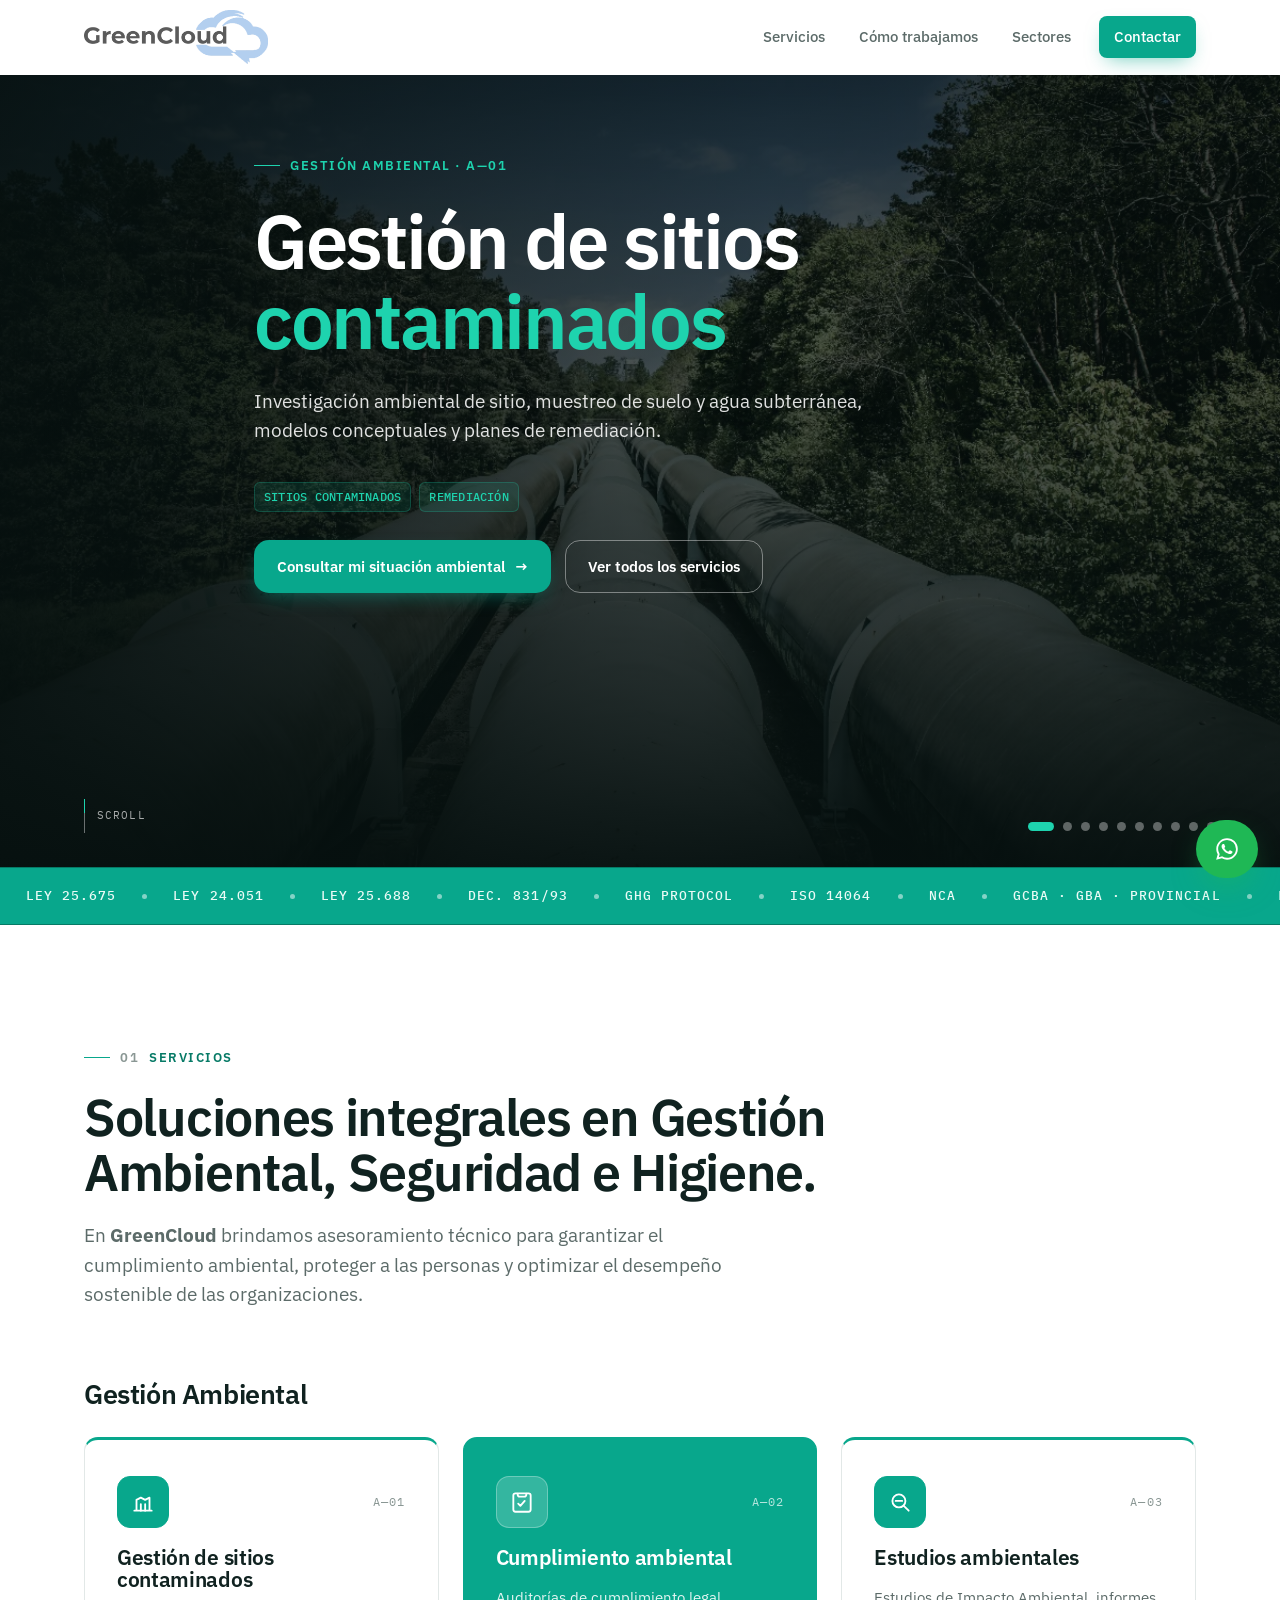
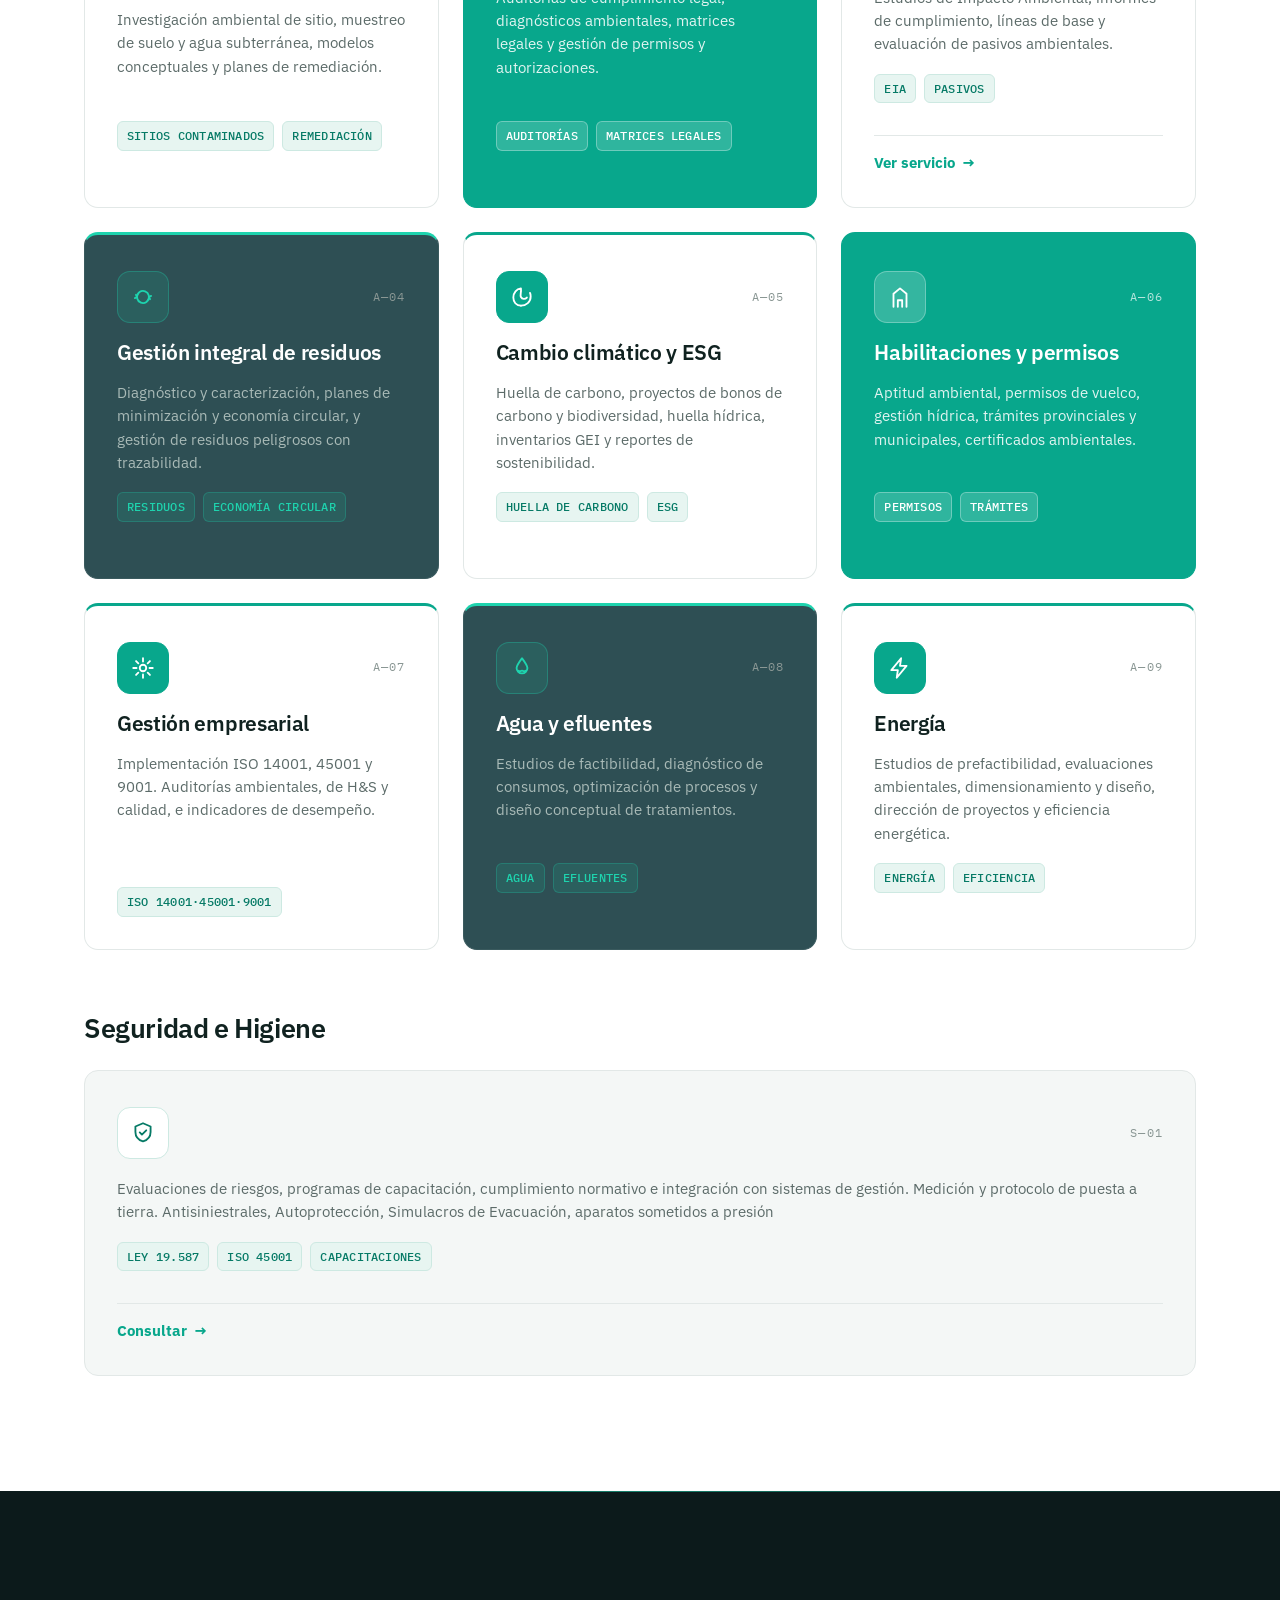
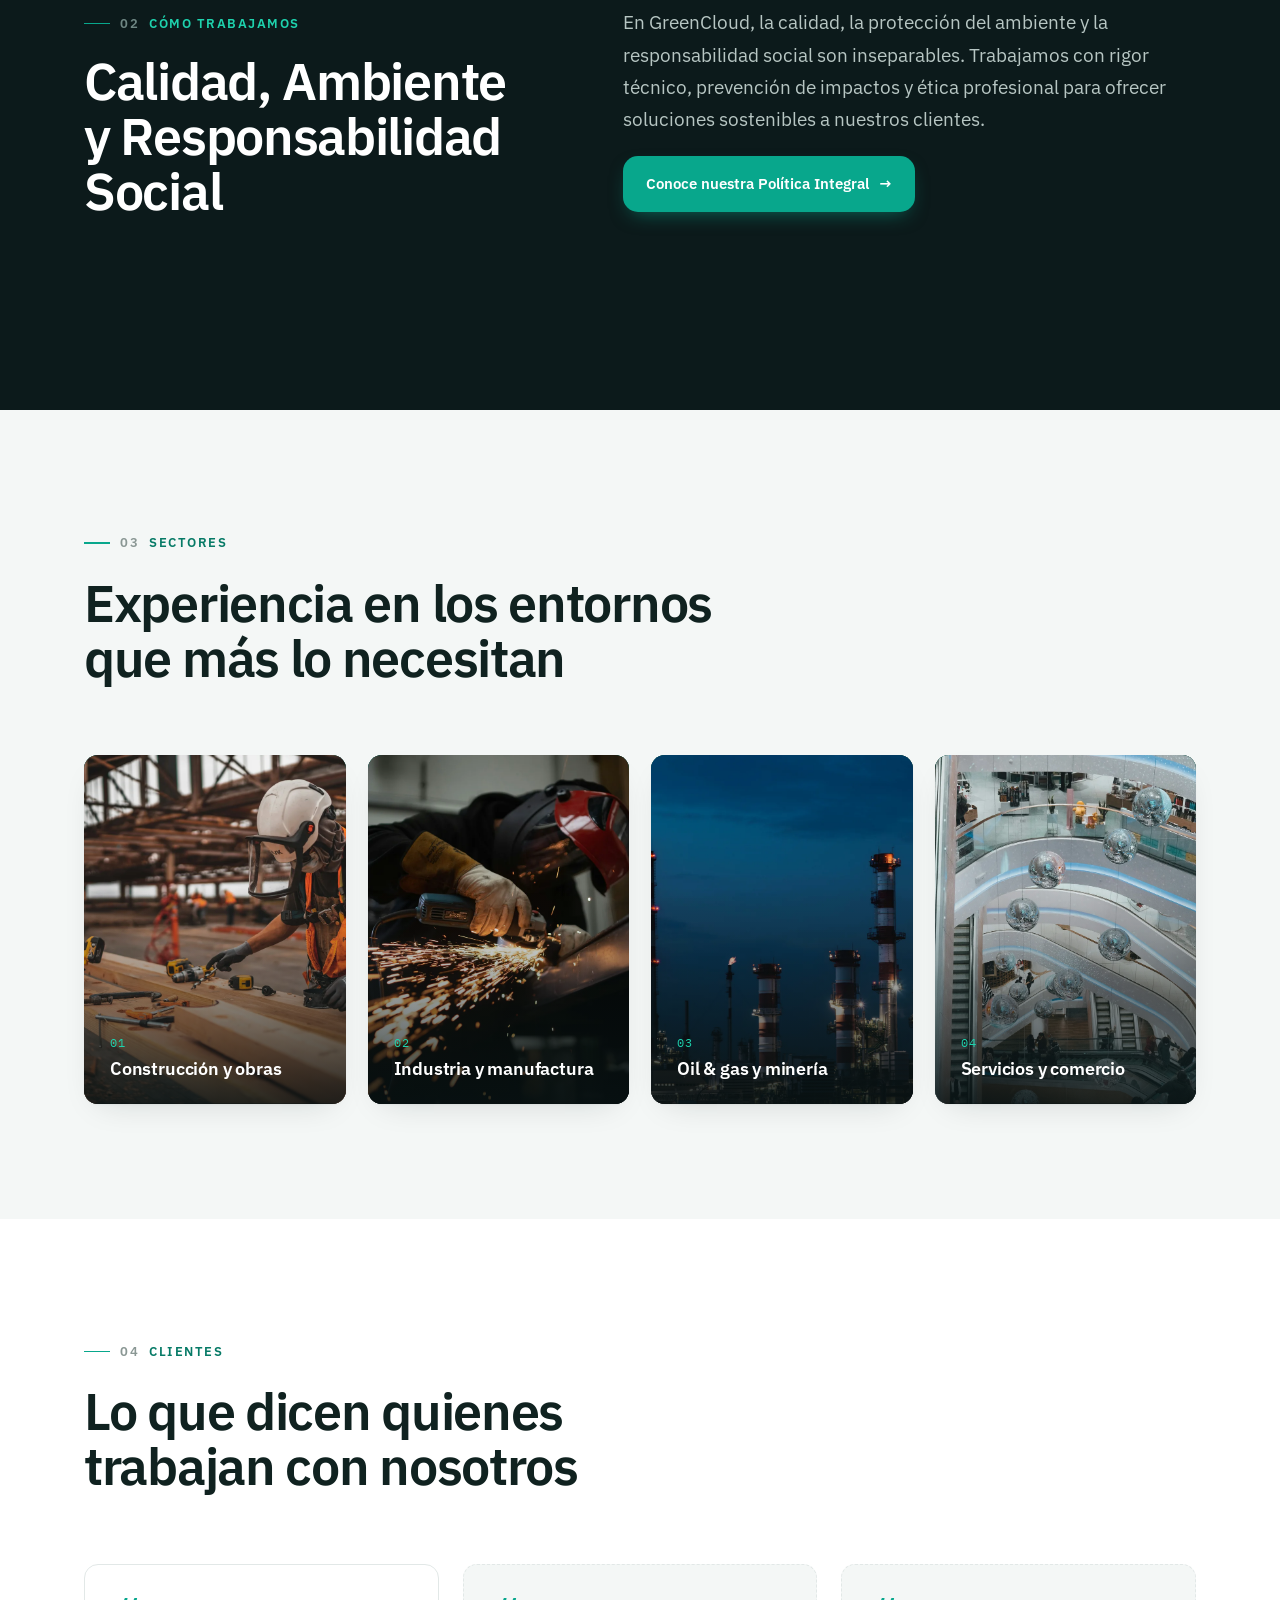
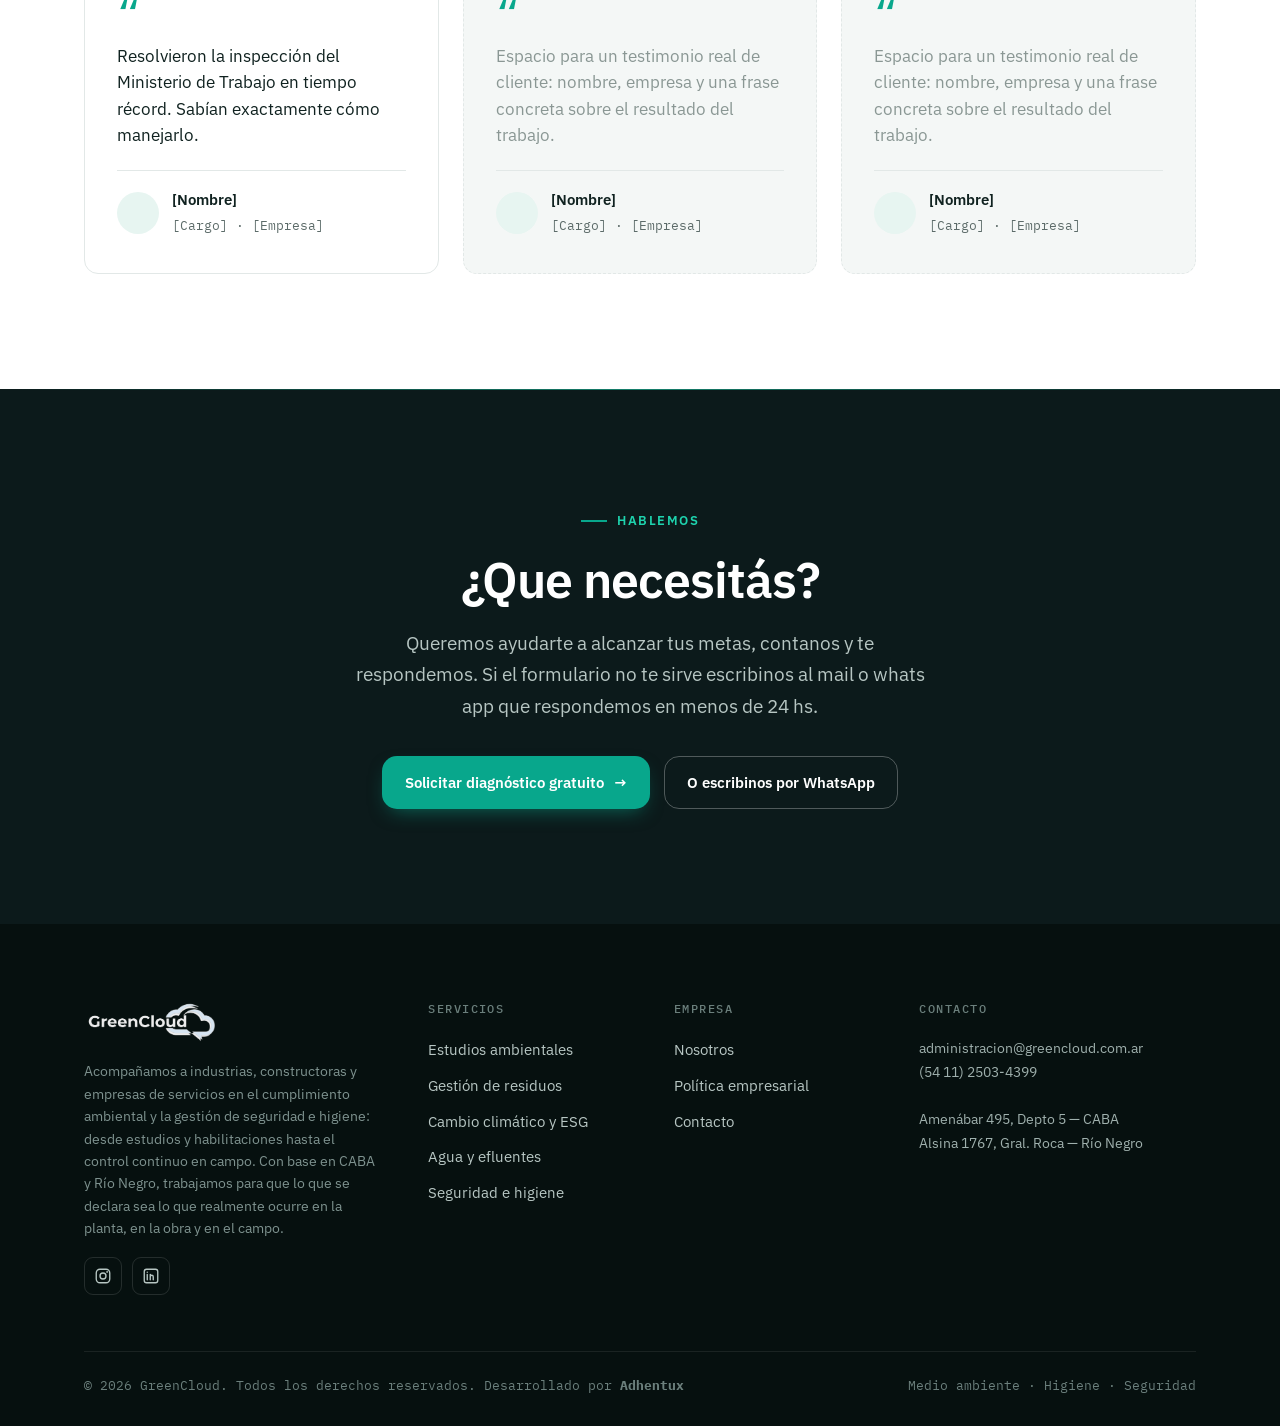
==== web2026_02/index.html @ 74dcda28 "improvement" ====
<!DOCTYPE html>
<html lang="es">
<head>
<meta charset="UTF-8" />
<meta name="viewport" content="width=device-width, initial-scale=1.0" />
<link rel="icon" type="image/png" href="assets/favicon.png" />
<title>GreenCloud — Consultoría Ambiental y Seguridad e Higiene Industrial</title>
<meta name="description" content="Consultoría en gestión ambiental: estudios de impacto ambiental, sitios contaminados, huella de carbono, habilitaciones y residuos peligrosos. También seguridad e higiene. CABA y Río Negro." />
<meta property="og:title" content="GreenCloud — Consultoría Ambiental y Seguridad e Higiene Industrial" />
<meta property="og:description" content="Consultoría en gestión ambiental: estudios de impacto ambiental, sitios contaminados, huella de carbono, habilitaciones y residuos peligrosos. También seguridad e higiene. CABA y Río Negro." />
<meta property="og:type" content="website" />
<meta property="og:url" content="https://greencloud.com.ar/" />
<meta property="og:image" content="https://greencloud.com.ar/assets/logo-greencloud-2.png" />
<meta property="og:site_name" content="GreenCloud" />
<meta property="og:locale" content="es_AR" />
<meta name="twitter:card" content="summary_large_image" />
<link rel="preconnect" href="https://fonts.googleapis.com" />
<link rel="preconnect" href="https://fonts.gstatic.com" crossorigin />
<link href="https://fonts.googleapis.com/css2?family=IBM+Plex+Mono:wght@400;500;600&family=IBM+Plex+Sans:wght@400;500;600;700&display=swap" rel="stylesheet" />
<script src="assets/image-slot.js"></script>
<link rel="stylesheet" href="assets/main.css?v=20260822b" />
</head>
<body>

<!-- ============================= NAV ============================= -->
<header class="nav" id="nav">
  <div class="wrap nav-in">
    <a class="brand" href="#top" aria-label="GreenCloud inicio">
<img src="assets/logo-greencloud-3.png" alt="GreenCloud" style="height:54px;width:auto;" />
    </a>
    <nav class="nav-links" id="nav-links" aria-label="Principal">
      <a href="#servicios">Servicios</a>
      <a href="#diferencial">Cómo trabajamos</a>
      <a href="#sectores">Sectores</a>
      <a class="btn btn-primary nav-cta" href="#contacto">Contactar</a>
    </nav>
    <button class="nav-burger" id="nav-burger" aria-label="Abrir menú" aria-expanded="false" aria-controls="nav-links">
      <svg class="ico-menu" viewBox="0 0 24 24" fill="none" stroke="currentColor" stroke-width="1.8" stroke-linecap="round"><path d="M4 7h16M4 12h16M4 17h16"/></svg>
      <svg class="ico-close" viewBox="0 0 24 24" fill="none" stroke="currentColor" stroke-width="1.8" stroke-linecap="round"><path d="M6 6l12 12M18 6L6 18"/></svg>
    </button>
  </div>
</header>

<main id="top">

<!-- ============================= HERO ============================= -->
<section class="hero" id="hero-slider">
  <div class="hero-slide active">
    <image-slot id="hero-svc-1" shape="rect" src="assets/hero-slide-1.webp" placeholder="Foto: sitio contaminado / muestreo de suelo"></image-slot>
    <div class="wrap hero-slide-copy">
      <span class="eyebrow">Gestión Ambiental · A—01</span>
      <h1>Gestión de sitios <em>contaminados</em></h1>
      <p class="lead">Investigación ambiental de sitio, muestreo de suelo y agua subterránea, modelos conceptuales y planes de remediación.</p>
      <div class="chips on-ink" style="margin-bottom:28px"><span class="chip">SITIOS CONTAMINADOS</span><span class="chip">REMEDIACIÓN</span></div>
      <div class="hero-cta">
        <a class="btn btn-primary" href="#contacto">Consultar mi situación ambiental <span class="arr" aria-hidden="true">→</span></a>
        <a class="btn btn-ghost" style="color:#fff;border-color:rgba(255,255,255,.4)" href="#servicios">Ver todos los servicios</a>
      </div>
    </div>
  </div>
  <div class="hero-slide">
    <image-slot id="hero-svc-2" shape="rect" data-src="assets/hero-slide-2.webp" placeholder="Foto: auditoría / cumplimiento legal"></image-slot>
    <div class="wrap hero-slide-copy">
      <span class="eyebrow">Gestión Ambiental · A—02</span>
      <h1>Cumplimiento <em>ambiental</em></h1>
      <p class="lead">Auditorías de cumplimiento legal, diagnósticos ambientales, matrices legales y gestión de permisos y autorizaciones.</p>
      <div class="chips on-ink" style="margin-bottom:28px"><span class="chip">AUDITORÍAS</span><span class="chip">MATRICES LEGALES</span></div>
      <div class="hero-cta">
        <a class="btn btn-primary" href="#contacto">Consultar mi situación ambiental <span class="arr" aria-hidden="true">→</span></a>
        <a class="btn btn-ghost" style="color:#fff;border-color:rgba(255,255,255,.4)" href="#servicios">Ver todos los servicios</a>
      </div>
    </div>
  </div>
  <div class="hero-slide">
    <image-slot id="hero-svc-3" shape="rect" data-src="assets/hero-slide-3.webp" placeholder="Foto: estudio de impacto ambiental"></image-slot>
    <div class="wrap hero-slide-copy">
      <span class="eyebrow">Gestión Ambiental · A—03</span>
      <h1>Estudios <em>ambientales</em></h1>
      <p class="lead">Estudios de Impacto Ambiental, informes de cumplimiento, líneas de base y evaluación de pasivos ambientales.</p>
      <div class="chips on-ink" style="margin-bottom:28px"><span class="chip">EIA</span><span class="chip">PASIVOS</span></div>
      <div class="hero-cta">
        <a class="btn btn-primary" href="#contacto">Consultar mi situación ambiental <span class="arr" aria-hidden="true">→</span></a>
        <a class="btn btn-ghost" style="color:#fff;border-color:rgba(255,255,255,.4)" href="#servicios">Ver todos los servicios</a>
      </div>
    </div>
  </div>
  <div class="hero-slide">
    <image-slot id="hero-svc-4" shape="rect" data-src="assets/hero-slide-4.webp" placeholder="Foto: gestión de residuos / planta industrial"></image-slot>
    <div class="wrap hero-slide-copy">
      <span class="eyebrow">Gestión Ambiental · A—04</span>
      <h1>Gestión integral de <em>residuos</em></h1>
      <p class="lead">Diagnóstico y caracterización, planes de minimización y economía circular, y gestión de residuos peligrosos con trazabilidad.</p>
      <div class="chips on-ink" style="margin-bottom:28px"><span class="chip">RESIDUOS</span><span class="chip">ECONOMÍA CIRCULAR</span></div>
      <div class="hero-cta">
        <a class="btn btn-primary" href="#contacto">Consultar mi situación ambiental <span class="arr" aria-hidden="true">→</span></a>
        <a class="btn btn-ghost" style="color:#fff;border-color:rgba(255,255,255,.4)" href="#servicios">Ver todos los servicios</a>
      </div>
    </div>
  </div>
  <div class="hero-slide">
    <image-slot id="hero-svc-5" shape="rect" data-src="assets/hero-slide-5.webp" placeholder="Foto: campo / energía / cambio climático"></image-slot>
    <div class="wrap hero-slide-copy">
      <span class="eyebrow">Gestión Ambiental · A—05</span>
      <h1>Cambio climático y <em>ESG</em></h1>
      <p class="lead">Huella de carbono, proyectos de bonos de carbono y biodiversidad, huella hídrica, inventarios GEI y reportes de sostenibilidad.</p>
      <div class="chips on-ink" style="margin-bottom:28px"><span class="chip">HUELLA DE CARBONO</span><span class="chip">ESG</span></div>
      <div class="hero-cta">
        <a class="btn btn-primary" href="#contacto">Consultar mi situación ambiental <span class="arr" aria-hidden="true">→</span></a>
        <a class="btn btn-ghost" style="color:#fff;border-color:rgba(255,255,255,.4)" href="#servicios">Ver todos los servicios</a>
      </div>
    </div>
  </div>
  <div class="hero-slide">
    <image-slot id="hero-svc-6" shape="rect" data-src="assets/hero-slide-6.webp" placeholder="Foto: trámites y habilitaciones"></image-slot>
    <div class="wrap hero-slide-copy">
      <span class="eyebrow">Gestión Ambiental · A—06</span>
      <h1>Habilitaciones y <em>permisos</em></h1>
      <p class="lead">Aptitud ambiental, permisos de vuelco, gestión hídrica, trámites provinciales y municipales, certificados ambientales.</p>
      <div class="chips on-ink" style="margin-bottom:28px"><span class="chip">PERMISOS</span><span class="chip">TRÁMITES</span></div>
      <div class="hero-cta">
        <a class="btn btn-primary" href="#contacto">Consultar mi situación ambiental <span class="arr" aria-hidden="true">→</span></a>
        <a class="btn btn-ghost" style="color:#fff;border-color:rgba(255,255,255,.4)" href="#servicios">Ver todos los servicios</a>
      </div>
    </div>
  </div>
  <div class="hero-slide">
    <image-slot id="hero-svc-7" shape="rect" data-src="assets/hero-slide-7.webp" placeholder="Foto: gestión empresarial / ISO"></image-slot>
    <div class="wrap hero-slide-copy">
      <span class="eyebrow">Gestión Ambiental · A—07</span>
      <h1>Gestión <em>empresarial</em></h1>
      <p class="lead">Implementación ISO 14001, 45001 y 9001. Auditorías ambientales, de H&amp;S y calidad, e indicadores de desempeño.</p>
      <div class="chips on-ink" style="margin-bottom:28px"><span class="chip">ISO 14001·45001·9001</span></div>
      <div class="hero-cta">
        <a class="btn btn-primary" href="#contacto">Consultar mi situación ambiental <span class="arr" aria-hidden="true">→</span></a>
        <a class="btn btn-ghost" style="color:#fff;border-color:rgba(255,255,255,.4)" href="#servicios">Ver todos los servicios</a>
      </div>
    </div>
  </div>
  <div class="hero-slide">
    <image-slot id="hero-svc-8" shape="rect" data-src="assets/hero-slide-8.webp" placeholder="Foto: agua y efluentes"></image-slot>
    <div class="wrap hero-slide-copy">
      <span class="eyebrow">Gestión Ambiental · A—08</span>
      <h1>Agua y <em>efluentes</em></h1>
      <p class="lead">Estudios de factibilidad, diagnóstico de consumos, optimización de procesos y diseño conceptual de tratamientos.</p>
      <div class="chips on-ink" style="margin-bottom:28px"><span class="chip">AGUA</span><span class="chip">EFLUENTES</span></div>
      <div class="hero-cta">
        <a class="btn btn-primary" href="#contacto">Consultar mi situación ambiental <span class="arr" aria-hidden="true">→</span></a>
        <a class="btn btn-ghost" style="color:#fff;border-color:rgba(255,255,255,.4)" href="#servicios">Ver todos los servicios</a>
      </div>
    </div>
  </div>
  <div class="hero-slide">
    <image-slot id="hero-svc-9" shape="rect" data-src="assets/hero-slide-9.webp" placeholder="Foto: energía y eficiencia"></image-slot>
    <div class="wrap hero-slide-copy">
      <span class="eyebrow">Gestión Ambiental · A—09</span>
      <h1><em>Energía</em></h1>
      <p class="lead">Estudios de prefactibilidad, evaluaciones ambientales, dimensionamiento y diseño, dirección de proyectos y eficiencia energética.</p>
      <div class="chips on-ink" style="margin-bottom:28px"><span class="chip">ENERGÍA</span><span class="chip">EFICIENCIA</span></div>
      <div class="hero-cta">
        <a class="btn btn-primary" href="#contacto">Consultar mi situación ambiental <span class="arr" aria-hidden="true">→</span></a>
        <a class="btn btn-ghost" style="color:#fff;border-color:rgba(255,255,255,.4)" href="#servicios">Ver todos los servicios</a>
      </div>
    </div>
  </div>
  <div class="hero-slide">
    <image-slot id="hero-svc-10" shape="rect" data-src="assets/hero-slide-10.webp" placeholder="Foto: seguridad e higiene laboral"></image-slot>
    <div class="wrap hero-slide-copy">
      <span class="eyebrow">Seguridad e Higiene · S—01</span>
      <h1>Seguridad e <em>Higiene</em></h1>
      <p class="lead">Evaluaciones de riesgos, programas de capacitación, cumplimiento normativo e integración con sistemas de gestión.</p>
      <div class="chips on-ink" style="margin-bottom:28px"><span class="chip">LEY 19.587</span><span class="chip">ISO 45001</span><span class="chip">CAPACITACIONES</span></div>
      <div class="hero-cta">
        <a class="btn btn-primary" href="#contacto">Consultar mi situación ambiental <span class="arr" aria-hidden="true">→</span></a>
        <a class="btn btn-ghost" style="color:#fff;border-color:rgba(255,255,255,.4)" href="#servicios">Ver todos los servicios</a>
      </div>
    </div>
  </div>
  <div class="hero-scroll wrap"><span class="ln"></span>Scroll</div>
  <div class="hero-dots" role="tablist" aria-label="Slides del hero">
    <button class="on" aria-label="Slide 1"></button>
    <button aria-label="Slide 2"></button>
    <button aria-label="Slide 3"></button>
    <button aria-label="Slide 4"></button>
    <button aria-label="Slide 5"></button>
    <button aria-label="Slide 6"></button>
    <button aria-label="Slide 7"></button>
    <button aria-label="Slide 8"></button>
    <button aria-label="Slide 9"></button>
    <button aria-label="Slide 10"></button>
  </div>
</section>

<!-- ============================= CREDENCIALES (franja color) ============================= -->
<div class="creds" aria-label="Normativa ambiental">
  <div class="creds-track">
    <span>LEY 25.675</span><i></i><span>LEY 24.051</span><i></i><span>LEY 25.688</span><i></i><span>DEC. 831/93</span><i></i><span>GHG PROTOCOL</span><i></i><span>ISO 14064</span><i></i><span>NCA</span><i></i><span>GCBA · GBA · PROVINCIAL</span><i></i>
    <span>LEY 25.675</span><i></i><span>LEY 24.051</span><i></i><span>LEY 25.688</span><i></i><span>DEC. 831/93</span><i></i><span>GHG PROTOCOL</span><i></i><span>ISO 14064</span><i></i><span>NCA</span><i></i><span>GCBA · GBA · PROVINCIAL</span><i></i>
  </div>
</div>

<!-- ============================= SERVICIOS ============================= -->
<section id="servicios">
  <div class="wrap">
    <div class="sec-head reveal">
      <span class="eyebrow"><span class="num">01</span> Servicios</span>
      <h2 class="h-sec">Soluciones integrales en Gestión Ambiental, Seguridad e Higiene.</h2>
      <p class="lead">En <b>GreenCloud</b> brindamos asesoramiento técnico para garantizar el cumplimiento ambiental, proteger a las personas y optimizar el desempeño sostenible de las organizaciones.</p>
    </div>

    <div class="svc-block reveal">
      <div class="svc-block-head">
        <div class="h3-wrap"><h3>Gestión Ambiental</h3>
          <!-- <span class="svc-block-tag">Área destacada</span> -->
        </div>
        <!-- <a class="svc-block-link" href="">Ver el área completa <span class="arr" aria-hidden="true">→</span></a> -->
      </div>
      <div class="svc-grid svc-grid-env">

        <article class="svc svc-env reveal">
          <div class="svc-top">
            <span class="svc-ico" aria-hidden="true"><svg viewBox="0 0 24 24" fill="none" stroke="currentColor" stroke-width="1.7" stroke-linecap="round" stroke-linejoin="round"><path d="M4 20h16M6 20V10l4-2 4 2 4-2v12"/><path d="M10 20v-6M14 20v-6"/></svg></span>
            <span class="svc-num">A—01</span>
          </div>
          <h3>Gestión de sitios contaminados</h3>
          <p>Investigación ambiental de sitio, muestreo de suelo y agua subterránea, modelos conceptuales y planes de remediación.</p>
          <div class="chips"><span class="chip">SITIOS CONTAMINADOS</span><span class="chip">REMEDIACIÓN</span></div>
          <div class="svc-foot"></div>
        </article>

        <article class="svc svc-env svc-solid reveal">
          <div class="svc-top">
            <span class="svc-ico" aria-hidden="true"><svg viewBox="0 0 24 24" fill="none" stroke="currentColor" stroke-width="1.7" stroke-linecap="round" stroke-linejoin="round"><path d="M9 4h6a1 1 0 0 1 1 1a2 2 0 0 1-2 2h-4a2 2 0 0 1-2-2a1 1 0 0 1 1-1Z"/><path d="M8 4H6a2 2 0 0 0-2 2v13a2 2 0 0 0 2 2h12a2 2 0 0 0 2-2V6a2 2 0 0 0-2-2h-2"/><path d="M8.5 13.5l2 2 4-4.5"/></svg></span>
            <span class="svc-num">A—02</span>
          </div>
          <h3>Cumplimiento ambiental</h3>
          <p>Auditorías de cumplimiento legal, diagnósticos ambientales, matrices legales y gestión de permisos y autorizaciones.</p>
          <div class="chips"><span class="chip">AUDITORÍAS</span><span class="chip">MATRICES LEGALES</span></div>
          <div class="svc-foot"></div>
        </article>

        <article class="svc svc-env reveal">
          <div class="svc-top">
            <span class="svc-ico" aria-hidden="true"><svg viewBox="0 0 24 24" fill="none" stroke="currentColor" stroke-width="1.7" stroke-linecap="round" stroke-linejoin="round"><circle cx="11" cy="11" r="6"/><path d="M15.5 15.5L20 20"/><path d="M8 11h6"/></svg></span>
            <span class="svc-num">A—03</span>
          </div>
          <h3>Estudios ambientales</h3>
          <p>Estudios de Impacto Ambiental, informes de cumplimiento, líneas de base y evaluación de pasivos ambientales.</p>
          <div class="chips"><span class="chip">EIA</span><span class="chip">PASIVOS</span></div>
          <!-- <div class="svc-foot"></div> -->
          <div class="svc-foot"><a class="svc-link" href="estudios-impacto-ambiental.html">Ver servicio <span class="arr">→</span></a></div>
        </article>

        <article class="svc svc-env svc-dark reveal">
          <div class="svc-top">
            <span class="svc-ico" aria-hidden="true"><svg viewBox="0 0 24 24" fill="none" stroke="currentColor" stroke-width="1.7" stroke-linecap="round" stroke-linejoin="round"><path d="M17.5 12a5.5 5.5 0 1 1-9.6-3.6M6.5 12a5.5 5.5 0 1 1 9.6 3.6"/><path d="M17.5 12l2-1M17.5 12l1 2M6.5 12l-2 1M6.5 12l-1-2"/></svg></span>
            <span class="svc-num">A—04</span>
          </div>
          <h3>Gestión integral de residuos</h3>
          <p>Diagnóstico y caracterización, planes de minimización y economía circular, y gestión de residuos peligrosos con trazabilidad.</p>
          <div class="chips"><span class="chip">RESIDUOS</span><span class="chip">ECONOMÍA CIRCULAR</span></div>
          <div class="svc-foot"></div>
        </article>

        <article class="svc svc-env reveal">
          <div class="svc-top">
            <span class="svc-ico" aria-hidden="true"><svg viewBox="0 0 24 24" fill="none" stroke="currentColor" stroke-width="1.7" stroke-linecap="round" stroke-linejoin="round"><path d="M11 20C6.5 20 4 16.5 4 12.5 4 8 7 4.5 11 4c.5 4-1 6 0 8 1.2 2.4 4 2.2 5.5.5"/><path d="M11 20c5 0 9-3.5 9-8.5 0-1.2-.2-2.3-.6-3.3"/></svg></span>
            <span class="svc-num">A—05</span>
          </div>
          <h3>Cambio climático y ESG</h3>
          <p>Huella de carbono, proyectos de bonos de carbono y biodiversidad, huella hídrica, inventarios GEI y reportes de sostenibilidad.</p>
          <div class="chips"><span class="chip">HUELLA DE CARBONO</span><span class="chip">ESG</span></div>
          <div class="svc-foot"></div>
        </article>

        <article class="svc svc-env svc-solid reveal">
          <div class="svc-top">
            <span class="svc-ico" aria-hidden="true"><svg viewBox="0 0 24 24" fill="none" stroke="currentColor" stroke-width="1.7" stroke-linecap="round" stroke-linejoin="round"><path d="M6 21V9l6-5 6 5v12"/><path d="M10 21v-6h4v6"/></svg></span>
            <span class="svc-num">A—06</span>
          </div>
          <h3>Habilitaciones y permisos</h3>
          <p>Aptitud ambiental, permisos de vuelco, gestión hídrica, trámites provinciales y municipales, certificados ambientales.</p>
          <div class="chips"><span class="chip">PERMISOS</span><span class="chip">TRÁMITES</span></div>
          <div class="svc-foot"></div>
        </article>

        <article class="svc svc-env reveal">
          <div class="svc-top">
            <span class="svc-ico" aria-hidden="true"><svg viewBox="0 0 24 24" fill="none" stroke="currentColor" stroke-width="1.7" stroke-linecap="round" stroke-linejoin="round"><circle cx="12" cy="12" r="3"/><path d="M12 3v3M12 18v3M3 12h3M18 12h3M5.6 5.6l2.1 2.1M16.3 16.3l2.1 2.1M5.6 18.4l2.1-2.1M16.3 7.7l2.1-2.1"/></svg></span>
            <span class="svc-num">A—07</span>
          </div>
          <h3>Gestión empresarial</h3>
          <p style="width: 280px; height: 87px">Implementación ISO 14001, 45001 y 9001. Auditorías ambientales, de H&amp;S y calidad, e indicadores de desempeño.</p>
          <div class="chips"><span class="chip">ISO 14001·45001·9001</span></div>
        </article>

        <article class="svc svc-env svc-dark reveal">
          <div class="svc-top">
            <span class="svc-ico" aria-hidden="true"><svg viewBox="0 0 24 24" fill="none" stroke="currentColor" stroke-width="1.7" stroke-linecap="round" stroke-linejoin="round"><path d="M12 3c3 4 5 6.6 5 9a5 5 0 0 1-10 0c0-2.4 2-5 5-9Z"/><path d="M8.5 14.5c1 .7 2 .7 3 0M12.5 14.5c1 .7 2 .7 3 0"/></svg></span>
            <span class="svc-num">A—08</span>
          </div>
          <h3>Agua y efluentes</h3>
          <p>Estudios de factibilidad, diagnóstico de consumos, optimización de procesos y diseño conceptual de tratamientos.</p>
          <div class="chips"><span class="chip">AGUA</span><span class="chip">EFLUENTES</span></div>
          <div class="svc-foot"></div>
        </article>

        <article class="svc svc-env reveal">
          <div class="svc-top">
            <span class="svc-ico" aria-hidden="true"><svg viewBox="0 0 24 24" fill="none" stroke="currentColor" stroke-width="1.7" stroke-linecap="round" stroke-linejoin="round"><path d="M13 3L4 14h6l-1 7 9-11h-6l1-7Z"/></svg></span>
            <span class="svc-num">A—09</span>
          </div>
          <h3>Energía</h3>
          <p>Estudios de prefactibilidad, evaluaciones ambientales, dimensionamiento y diseño, dirección de proyectos y eficiencia energética.</p>
          <div class="chips"><span class="chip">ENERGÍA</span><span class="chip">EFICIENCIA</span></div>
          <div class="svc-foot"></div>
        </article>

      </div>
    </div>

    <div class="svc-block reveal"><!-- svc-block-hys-->
      <div class="svc-block-head">
        <div class="h3-wrap"><h3>Seguridad e Higiene</h3></div>
        <!-- <a class="svc-block-link" href="seguridad-e-higiene.html">Ver el área completa <span class="arr" aria-hidden="true">→</span></a> -->
      </div>
      <div class="svc-grid svc-grid-env">
        <article class="svc svc-hys">
          <div class="svc-top">
            <span class="svc-ico" aria-hidden="true"><svg viewBox="0 0 24 24" fill="none" stroke="currentColor" stroke-width="1.7" stroke-linecap="round" stroke-linejoin="round"><path d="M12 3l7 3v5c0 4.2-2.8 7.4-7 8.8C7.8 18.4 5 15.2 5 11V6l7-3Z"/><path d="M9 11.5l2 2 4-4"/></svg></span>
            <span class="svc-num">S—01</span>
          </div>
          <p>Evaluaciones de riesgos, programas de capacitación, cumplimiento normativo e integración con sistemas de gestión. Medición y protocolo de puesta a tierra. Antisiniestrales, Autoprotección, Simulacros de Evacuación, aparatos sometidos a presión</p>
          <div class="chips"><span class="chip">LEY 19.587</span><span class="chip">ISO 45001</span><span class="chip">CAPACITACIONES</span></div>
          <div class="svc-foot"><a class="svc-link" href="seguridad-e-higiene.html">Consultar <span class="arr">→</span></a></div>
        </article>
      </div>
    </div>

  </div>
</section>

<!-- ============================= DIFERENCIAL ============================= -->
<section id="diferencial" class="ink on-ink">
  <div class="wrap">
    <div class="dif-top">
      <div class="reveal">
        <span class="eyebrow"><span class="num">02</span> Cómo trabajamos</span>
        <h2 class="h-sec" style="margin-top:20px">Calidad, Ambiente y Responsabilidad Social</h2>
      </div>
      <div class="dif-body reveal">
        <p>En GreenCloud, la calidad, la protección del ambiente y la responsabilidad social son inseparables. Trabajamos con rigor técnico, prevención de impactos y ética profesional para ofrecer soluciones sostenibles a nuestros clientes.</p>
        <p>
          <a class="btn btn-primary" href="politica.html">Conoce nuestra Política Integral <span class="arr" aria-hidden="true">→</span></a>
        </p>
      </div>
    </div>
  </div>
</section>

<!-- ============================= SECTORES ============================= -->
<section id="sectores" class="sectores">
  <div class="wrap">
    <div class="sec-head reveal">
      <span class="eyebrow"><span class="num">03</span> Sectores</span>
      <h2 class="h-sec">Experiencia en los entornos que más lo necesitan</h2>
    </div>
    <div class="sect-grid">
      <div class="sect reveal"><image-slot id="sect-construccion" src="assets/sect-construccion.webp" placeholder="Construcción"></image-slot><div class="ov"><span class="sn">01</span><h3>Construcción y obras</h3></div></div>
      <div class="sect reveal"><image-slot id="sect-industria" src="assets/sect-industria.webp" placeholder="Industria"></image-slot><div class="ov"><span class="sn">02</span><h3>Industria y manufactura</h3></div></div>
      <div class="sect reveal"><image-slot id="sect-oilgas" src="assets/sect-oilgas.webp" placeholder="Oil & gas"></image-slot><div class="ov"><span class="sn">03</span><h3>Oil&nbsp;&amp;&nbsp;gas y minería</h3></div></div>
      <div class="sect reveal"><image-slot id="sect-servicios" src="assets/sect-servicios.webp" placeholder="Servicios"></image-slot><div class="ov"><span class="sn">04</span><h3>Servicios y comercio</h3></div></div>
    </div>
  </div>
</section>

<!-- ============================= TESTIMONIOS ============================= -->
<section id="testimonios">
  <div class="wrap">
    <div class="sec-head reveal">
      <span class="eyebrow"><span class="num">04</span> Clientes</span>
      <h2 class="h-sec">Lo que dicen quienes trabajan con nosotros</h2>
    </div>
    <div class="tst-grid">
      <article class="tst reveal">
        <div class="qm">“</div>
        <blockquote>Resolvieron la inspección del Ministerio de Trabajo en tiempo récord. Sabían exactamente cómo manejarlo.</blockquote>
        <div class="who"><span class="av"></span><div><b>[Nombre]</b><span>[Cargo] · [Empresa]</span></div></div>
      </article>
      <article class="tst placeholder reveal">
        <div class="qm">“</div>
        <blockquote>Espacio para un testimonio real de cliente: nombre, empresa y una frase concreta sobre el resultado del trabajo.</blockquote>
        <div class="who"><span class="av"></span><div><b>[Nombre]</b><span>[Cargo] · [Empresa]</span></div></div>
      </article>
      <article class="tst placeholder reveal">
        <div class="qm">“</div>
        <blockquote>Espacio para un testimonio real de cliente: nombre, empresa y una frase concreta sobre el resultado del trabajo.</blockquote>
        <div class="who"><span class="av"></span><div><b>[Nombre]</b><span>[Cargo] · [Empresa]</span></div></div>
      </article>
    </div>
  </div>
</section>

<!-- ============================= CTA FINAL ============================= -->
<section id="contacto" class="cta-final on-ink">
  <div class="wrap inner reveal">
    <span class="eyebrow" style="justify-content:center">Hablemos</span>
    <h2 style="margin-top:22px">¿Que necesitás?</h2>
    <p>Queremos ayudarte a alcanzar tus metas, contanos y te respondemos. Si el formulario no te sirve escribinos al mail o whats app que respondemos en menos de 24 hs.</p>
    <div class="row">
      <a class="btn btn-primary" href="https://forms.cloud.microsoft//Pages/ResponsePage.aspx?id=DQSIkWdsW0yxEjajBLZtrQAAAAAAAAAAAAN__4h5f4RUNUhOU1ZHNUZEWlRJVU5PRUdCS1A4RDk3US4u&fromie=true" target="_blank" rel="noopener">Solicitar diagnóstico gratuito <span class="arr" aria-hidden="true">→</span></a>
      <a class="btn btn-ghost" href="https://wa.me/5491125034399" target="_blank" rel="noopener">O escribinos por WhatsApp</a>
    </div>
  </div>
</section>

</main>

<!-- ============================= FOOTER ============================= -->
<footer class="foot">
  <div class="wrap">
    <div class="foot-top">
      <div>
        <div class="brand">
<img src="assets/logo-greencloud.png" alt="GreenCloud" style="height:44px;width:auto;" />
        </div>
        <p class="foot-tag" style="max-width:46ch">Acompañamos a industrias, constructoras y empresas de servicios en el cumplimiento ambiental y la gestión de seguridad e higiene: desde estudios y habilitaciones hasta el control continuo en campo. Con base en CABA y Río Negro, trabajamos para que lo que se declara sea lo que realmente ocurre en la planta, en la obra y en el campo.</p>
        <div class="socials">
          <a href="https://instagram.com/greencloud.ar" target="_blank" rel="noopener" aria-label="Instagram"><svg width="18" height="18" viewBox="0 0 24 24" fill="none"><rect x="3" y="3" width="18" height="18" rx="5" stroke="currentColor" stroke-width="1.8"/><circle cx="12" cy="12" r="4" stroke="currentColor" stroke-width="1.8"/><circle cx="17.5" cy="6.5" r="1.2" fill="currentColor"/></svg></a>
          <a href="https://linkedin.com/company/greencloud-consulting" target="_blank" rel="noopener" aria-label="LinkedIn"><svg width="18" height="18" viewBox="0 0 24 24" fill="none"><rect x="3" y="3" width="18" height="18" rx="3" stroke="currentColor" stroke-width="1.8"/><path d="M7 10v7M7 7v.01M11 17v-4a2 2 0 0 1 4 0v4M11 17v-7" stroke="currentColor" stroke-width="1.8" stroke-linecap="round" stroke-linejoin="round"/></svg></a>
        </div>
      </div>
      <div>
        <h4>Servicios</h4>
        <ul>
          <li><a href="estudios-impacto-ambiental.html">Estudios ambientales</a></li>
          <li><a href="">Gestión de residuos</a></li>
          <li><a href="">Cambio climático y ESG</a></li>
          <li><a href="">Agua y efluentes</a></li>
          <li><a href="seguridad-e-higiene.html">Seguridad e higiene</a></li>
        </ul>
      </div>
      <div>
        <h4>Empresa</h4>
        <ul>
          <li><a href="#diferencial">Nosotros</a></li>
          <li><a href="politica.html">Política empresarial</a></li>
          <li><a href="#contacto">Contacto</a></li>
        </ul>
      </div>
      <div>
        <h4>Contacto</h4>
        <p class="contact">
          <a href="mailto:administracion@greencloud.com.ar">administracion@greencloud.com.ar</a><br/>
          <a href="tel:+541125034399">(54 11) 2503-4399</a><br/><br/>
          Amenábar 495, Depto 5 — CABA<br/>
          Alsina 1767, Gral. Roca — Río Negro
        </p>
      </div>
    </div>
    <div class="foot-bot">
      <span>© 2026 GreenCloud. Todos los derechos reservados. Desarrollado por <strong><a href="https://adhentux.com.ar" target="_blank" rel="noopener">Adhentux</a></strong></span>
      <span>Medio ambiente · Higiene · Seguridad</span>
    </div>
  </div>
</footer>

<!-- ============================= WHATSAPP ============================= -->
<a class="wa" href="https://wa.me/5491125034399?text=Hola,%20me%20gustar%C3%ADa%20consultar%20sobre%20los%20servicios%20de%20GreenCloud." target="_blank" rel="noopener" aria-label="Escribinos por WhatsApp">
  <svg viewBox="0 0 24 24" fill="currentColor"><path d="M12.04 2C6.58 2 2.13 6.45 2.13 11.91c0 1.75.46 3.45 1.32 4.95L2 22l5.25-1.38a9.9 9.9 0 0 0 4.79 1.22h.01c5.46 0 9.91-4.45 9.91-9.91 0-2.65-1.03-5.14-2.9-7.01A9.82 9.82 0 0 0 12.04 2Zm0 18.13h-.01a8.2 8.2 0 0 1-4.18-1.15l-.3-.18-3.11.82.83-3.04-.2-.31a8.2 8.2 0 0 1-1.26-4.38c0-4.54 3.7-8.23 8.24-8.23a8.2 8.2 0 0 1 5.82 2.42 8.18 8.18 0 0 1 2.41 5.82c0 4.54-3.7 8.23-8.24 8.23Zm4.52-6.16c-.25-.12-1.47-.72-1.69-.81-.23-.08-.39-.12-.56.13-.16.25-.64.8-.79.97-.14.16-.29.18-.54.06-.25-.12-1.05-.39-1.99-1.23-.74-.66-1.23-1.47-1.38-1.72-.14-.25-.01-.38.11-.5.11-.11.25-.29.37-.43.12-.14.16-.25.25-.41.08-.16.04-.31-.02-.43-.06-.12-.56-1.34-.76-1.84-.2-.48-.41-.42-.56-.43-.14-.01-.31-.01-.48-.01-.16 0-.43.06-.66.31-.23.25-.86.85-.86 2.07 0 1.22.89 2.4 1.01 2.56.12.16 1.75 2.67 4.23 3.74.59.26 1.05.41 1.41.52.59.19 1.13.16 1.56.1.48-.07 1.47-.6 1.68-1.18.21-.58.21-1.07.14-1.18-.06-.11-.22-.17-.47-.29Z"/></svg>
  <span>Consultanos</span>
</a>

<script src="assets/main.js"></script>
</body>
</html>
---- web2026_02/assets/main.css ----
/* ============================================================
   GREENCLOUD — DESIGN SYSTEM TOKENS
   Tipografía: IBM Plex Sans (UI) + IBM Plex Mono (datos técnicos)
   Color: teal modernizado + neutros fríos + ink (teal-negro)
   ============================================================ */
:root{
  /* Brand */
  --teal:        #08A78C;   /* primary, modernizado */
  --teal-mid:    #08A78C;
  --teal-deep:   #067A66;   /* hover / texto sobre claro */
  --teal-bright: #1ED3AE;   /* acento sobre ink */
  --teal-tint:   #E7F5F1;   /* fondos suaves */

  /* Ink / dark sections */
  --ink:    #0C1A1B;
  --ink-2:  #12262A;
  --ink-3:  #1C383C;

  /* Neutros */
  --paper:   #FFFFFF;
  --paper-2: #F4F7F6;
  --line:    #E2E8E7;
  --line-2:  #CDD7D5;
  --fg:      #102220;   /* texto principal */
  --muted:   #5C6B69;   /* texto secundario */
  --muted-2: #8A9794;

  /* Sistema */
  --maxw: 1240px;
  --gutter: clamp(20px, 5vw, 64px);
  --radius: 14px;
  --radius-s: 10px;
  --ease: cubic-bezier(.22,.61,.36,1);
  --shadow: 0 1px 2px rgba(12,26,27,.04), 0 12px 32px -16px rgba(12,26,27,.18);
  --shadow-hover: 0 1px 2px rgba(12,26,27,.05), 0 28px 56px -24px rgba(8,167,140,.28);
  --sans: "IBM Plex Sans", system-ui, sans-serif;
  --mono: "IBM Plex Mono", ui-monospace, monospace;

  /* Eyebrow / subtitulo (tweakable) */
  --eyebrow-font: var(--sans);
  --eyebrow-case: uppercase;
  --eyebrow-tracking: .12em;
  --eyebrow-weight: 600;
}

*{ box-sizing:border-box; margin:0; padding:0; }
html{ scroll-behavior:smooth; -webkit-text-size-adjust:100%; }
body{
  font-family:var(--sans);
  color:var(--fg);
  background:var(--paper);
  line-height:1.55;
  -webkit-font-smoothing:antialiased;
  text-rendering:optimizeLegibility;
}
img{ max-width:100%; display:block; }
a{ color:inherit; text-decoration:none; }
::selection{ background:var(--teal); color:#fff; }

.wrap{ max-width:var(--maxw); margin:0 auto; padding-inline:var(--gutter); }

/* ---------- Type helpers ---------- */
.eyebrow{
  font-family:var(--eyebrow-font);
  font-size:12.5px;
  font-weight:var(--eyebrow-weight);
  letter-spacing:var(--eyebrow-tracking);
  text-transform:var(--eyebrow-case);
  color:var(--teal-deep);
  display:inline-flex;
  align-items:center;
  gap:10px;
}
.eyebrow .num{ color:var(--muted-2); }
.eyebrow::before{
  content:"";
  width:26px; height:1.5px; background:var(--teal);
  display:inline-block;
}
.on-ink .eyebrow{ color:var(--teal-bright); }
.on-ink .eyebrow .num{ color:#6f8784; }

h1,h2,h3{ line-height:1.06; letter-spacing:-.02em; font-weight:600; }
.h-sec{ font-size:clamp(30px,4.4vw,52px); font-weight:600; letter-spacing:-.025em; }
.lead{ font-size:clamp(16px,1.5vw,19px); color:var(--muted); max-width:62ch; }
.on-ink .lead{ color:#A9BAB7; }

/* ---------- Buttons ---------- */
.btn{
  display:inline-flex; align-items:center; gap:10px;
  font-family:var(--sans); font-size:15px; font-weight:600;
  padding:14px 22px; border-radius:15px; border:1.5px solid transparent;
  cursor:pointer; transition:.25s var(--ease);
  white-space:nowrap;
}
.btn .arr{ transition:transform .25s var(--ease); }
.btn:hover .arr{ transform:translateX(3px); }
.btn-primary{ background:var(--teal); color:#fff; box-shadow:0 8px 20px -8px rgba(8,167,140,.6); }
.btn-primary:hover{ background:var(--teal-deep); box-shadow:0 12px 26px -8px rgba(8,167,140,.7); }
.btn-ghost{ background:transparent; color:var(--fg); border-color:var(--line-2); }
.btn-ghost:hover{ border-color:var(--teal); color:var(--teal-deep); }
.on-ink .btn-ghost{ color:#fff; border-color:rgba(255,255,255,.28); }
.on-ink .btn-ghost:hover{ border-color:var(--teal-bright); color:var(--teal-bright); }

/* ---------- Mono chips (normativa) ---------- */
.chips{ display:flex; flex-wrap:wrap; gap:8px; }
.chip{
  font-family:var(--mono); font-size:11.5px; font-weight:500;
  letter-spacing:.02em; color:var(--teal-deep);
  background:var(--teal-tint); border:1px solid #CDE9E2;
  padding:5px 9px; border-radius:6px; white-space:nowrap;
}
.on-ink .chip{ background:rgba(30,211,174,.10); border-color:rgba(30,211,174,.22); color:var(--teal-bright); }

/* ============================================================
   NAV
   ============================================================ */
.nav{
  position:sticky; top:0; z-index:50;
  background:rgba(255,255,255,.82);
  backdrop-filter:saturate(180%) blur(14px);
  -webkit-backdrop-filter:saturate(180%) blur(14px);
  border-bottom:1px solid transparent;
  transition:border-color .3s, box-shadow .3s;
}
.nav.scrolled{ border-color:var(--line); box-shadow:0 1px 0 rgba(12,26,27,.02); }
.nav-in{ display:flex; align-items:center; justify-content:space-between; height:74px; }
.brand{ display:flex; align-items:center; gap:11px; font-weight:700; font-size:20px; letter-spacing:-.02em; }
.brand .mark{ color:var(--teal); }
.brand b{ color:var(--fg); font-weight:700; }
.brand b span{ color:var(--teal-deep); }
.nav-links{ display:flex; align-items:center; gap:6px; }
.nav-links a{
  font-size:14.5px; font-weight:500; color:var(--muted);
  padding:9px 14px; border-radius:8px; transition:.2s;
}
.nav-links a:hover{ color:var(--fg); background:var(--paper-2); }
.nav-links a.btn-primary{ color:#fff; }
.nav-links a.btn-primary:hover{ color:var(--muted); }
.nav-cta{ margin-left:8px; }
.nav-burger{
  display:none; align-items:center; justify-content:center;
  width:40px; height:40px; padding:0; border:none; border-radius:8px;
  background:transparent; color:var(--fg); cursor:pointer;
}
.nav-burger:hover{ background:var(--paper-2); }
.nav-burger svg{ width:22px; height:22px; }
.nav-burger .ico-close{ display:none; }
.nav-burger[aria-expanded="true"] .ico-menu{ display:none; }
.nav-burger[aria-expanded="true"] .ico-close{ display:block; }

.hero{ position:relative; height:88vh; min-height:600px; overflow:hidden; color:#fff; }
.hero-slide{ position:absolute; inset:0; opacity:0; transition:opacity 1.1s var(--ease); pointer-events:none; }
.hero-slide.active{ opacity:1; pointer-events:auto; }
.hero-slide image-slot{ position:absolute; inset:0; z-index:0; width:100%; height:100%; }
.hero-slide image-slot::part(frame){ background:linear-gradient(160deg,#0d2a26,#08423a); }
.hero-slide::before{
  content:""; position:absolute; inset:0; z-index:1; pointer-events:none;
  background:
    linear-gradient(180deg, rgba(6,16,15,.7) 0%, rgba(6,16,15,.58) 40%, rgba(6,16,15,.96) 100%),
    linear-gradient(90deg, rgba(6,16,15,.84) 0%, rgba(6,16,15,.2) 60%);
}
.hero-slide-copy{ position:relative; z-index:2; height:100%; display:flex; flex-direction:column; justify-content:flex-start; padding-top:clamp(60px,9vh,110px); max-width:900px; padding-bottom:90px; }
.hero-slide-copy .eyebrow{ color:var(--teal-bright); margin-bottom:26px; }
.hero-slide-copy .eyebrow::before{ background:var(--teal-bright); }
.hero-slide-copy h1{ font-size:clamp(38px,6vw,76px); font-weight:600; letter-spacing:-.03em; line-height:1.05; text-wrap:balance; margin-bottom:26px; color:#fff; }
.hero-slide-copy h1 em{ font-style:normal; color:var(--teal-bright); }
.hero-slide-copy .lead{ color:rgba(255,255,255,.87); max-width:56ch; margin-bottom:36px; }
.hero-cta{ display:flex; flex-wrap:wrap; gap:14px; }
.hero-scroll{ position:absolute; left:0; right:0; bottom:34px; z-index:3; display:flex; align-items:center; gap:12px; font-family:var(--mono); font-size:11px; letter-spacing:.1em; text-transform:uppercase; color:rgba(255,255,255,.65); }
.hero-scroll .ln{ width:1px; height:34px; background:rgba(255,255,255,.4); position:relative; overflow:hidden; }
.hero-scroll .ln::after{ content:""; position:absolute; top:0; left:0; width:100%; height:40%; background:var(--teal-bright); animation:scrollDown 1.8s ease-in-out infinite; }
@keyframes scrollDown{ 0%{ transform:translateY(-100%); } 100%{ transform:translateY(250%); } }
.hero-dots{ position:absolute; right:clamp(20px,5vw,64px); bottom:36px; z-index:3; display:flex; gap:9px; }
.hero-dots button{ width:9px; height:9px; border-radius:50%; background:rgba(255,255,255,.35); border:none; padding:0; cursor:pointer; transition:.3s var(--ease); }
.hero-dots button.on{ background:var(--teal-bright); width:26px; border-radius:5px; }

/* ============================================================
   CREDENCIALES — franja de color con marquee
   ============================================================ */
.creds{
  background:var(--teal); color:#fff; overflow:hidden;
  border-block:1px solid var(--teal-deep);
}
.creds-track{
  display:flex; align-items:center; gap:0; width:max-content;
  padding-block:18px;
  animation:creds-scroll 38s linear infinite;
}
.creds-track span{
  font-family:var(--mono); font-size:13px; font-weight:500; letter-spacing:.08em;
  white-space:nowrap; padding-inline:26px; color:#EAFBF6;
}
.creds-track i{ width:5px; height:5px; border-radius:50%; background:rgba(255,255,255,.5); flex:none; }
@keyframes creds-scroll{ from{ transform:translateX(0); } to{ transform:translateX(-50%); } }
@media (prefers-reduced-motion:reduce){ .creds-track{ animation:none; } }
.creds:hover .creds-track{ animation-play-state:paused; }

/* ============================================================
   GENERIC SECTION
   ============================================================ */
section{ padding-block:clamp(84px,9vw,148px); }
[id]{ scroll-margin-top:90px; }
.sec-head{ max-width:760px; margin-bottom:clamp(48px,5.5vw,78px); }
.sec-head .eyebrow{ margin-bottom:22px; }
.sec-head .h-sec{ margin-bottom:22px; text-wrap:balance; }

/* ============================================================
   SERVICIOS
   ============================================================ */
.svc-grid{ display:grid; grid-template-columns:repeat(3,1fr); gap:24px; }
.svc{
  position:relative; background:var(--paper); border:1px solid var(--line);
  border-radius:var(--radius); padding:36px 32px 32px;
  display:flex; flex-direction:column; gap:18px;
  transition:.3s var(--ease); overflow:hidden;
}
.svc::before{
  content:""; position:absolute; left:0; top:0; height:3px; width:0;
  background:var(--teal); transition:width .35s var(--ease);
}
.svc:hover{ border-color:#CDE9E2; transform:translateY(-4px); box-shadow:var(--shadow-hover); }
.svc:hover::before{ width:100%; }
.svc-top{ display:flex; align-items:center; justify-content:space-between; gap:14px; }
.svc-ico{
  width:52px; height:52px; flex:none; border-radius:13px;
  display:grid; place-items:center;
  background:var(--teal-tint); color:var(--teal-deep);
  border:1px solid #CDE9E2;
  transition:.3s var(--ease);
}
.svc-ico svg{ width:26px; height:26px; }
.svc:hover .svc-ico{ background:var(--teal); color:#fff; border-color:var(--teal); transform:rotate(-3deg) scale(1.04); }
.svc-num{ font-family:var(--mono); font-size:12px; color:var(--muted-2); letter-spacing:.1em; }
.svc h3{ font-size:21px; font-weight:600; letter-spacing:-.015em; }
.svc p{ font-size:14.5px; color:var(--muted); line-height:1.6; flex:1; }
.svc-foot{ display:flex; align-items:center; justify-content:space-between; gap:14px; margin-top:6px; }
.svc-foot:not(:empty){ margin-top:14px; padding-top:16px; border-top:1px solid var(--line); }
.svc-link{ font-size:14.5px; font-weight:700; color:var(--teal); display:inline-flex; align-items:center; gap:7px; transition:color .2s var(--ease); }
.svc-link .arr{ transition:transform .25s var(--ease); }
.svc:hover .svc-link{ color:var(--teal-deep); }
.svc:hover .svc-link .arr{ transform:translateX(4px); }

/* ============================================================
   DIFERENCIAL (ink section)
   ============================================================ */
.ink{ background:var(--ink); color:#fff; position:relative; }
.ink::before{ content:""; position:absolute; top:0; left:0; right:0; height:1px; background:linear-gradient(90deg, transparent, rgba(30,211,174,.55), transparent); }
.ink .h-sec{ color:#fff; }
.dif-top{ display:grid; grid-template-columns:.9fr 1.1fr; gap:clamp(36px,5.5vw,80px); align-items:start; margin-bottom:clamp(56px,6vw,92px); }
.dif-top .h-sec{ text-wrap:balance; }
.dif-body p{ color:#B7C6C3; font-size:clamp(16px,1.5vw,18.5px); line-height:1.75; }
.dif-body p + p{ margin-top:20px; }
.dif-body strong{ color:#fff; font-weight:600; }

/* ============================================================
   SECTORES
   ============================================================ */
.sectores{ background:var(--paper-2); }
.sect-grid{ display:grid; grid-template-columns:repeat(4,1fr); gap:22px; }
.sect{
  position:relative; border-radius:var(--radius); overflow:hidden;
  aspect-ratio:3/4; box-shadow:var(--shadow); background:var(--ink);
}
.sect image-slot{ position:absolute; inset:0; width:100%; height:100%; }
.sect .ov{
  position:absolute; inset:0; z-index:2; pointer-events:none;
  background:linear-gradient(180deg, rgba(8,18,19,0) 38%, rgba(8,18,19,.86) 100%);
  display:flex; flex-direction:column; justify-content:flex-end;
  padding:26px;
}
.sect .sn{ font-family:var(--mono); font-size:11.5px; color:var(--teal-bright); letter-spacing:.1em; margin-bottom:7px; }
.sect h3{ font-size:18px; font-weight:600; color:#fff; letter-spacing:-.01em; }
.sect{ transition:transform .4s var(--ease), box-shadow .4s var(--ease); }
.sect:hover{ transform:translateY(-5px); box-shadow:var(--shadow-hover); }
.sect image-slot{ transition:transform .55s var(--ease); }
.sect:hover image-slot{ transform:scale(1.06); }
.sect .ov{ transition:background .4s var(--ease); }
.sect:hover .ov{ background:linear-gradient(180deg, rgba(8,18,19,0) 30%, rgba(8,18,19,.9) 100%); }

/* ============================================================
   TESTIMONIOS
   ============================================================ */
.tst-grid{ display:grid; grid-template-columns:repeat(3,1fr); gap:24px; }
.tst{
  border:1px solid var(--line); border-radius:var(--radius);
  padding:36px 32px; display:flex; flex-direction:column; gap:22px;
  background:var(--paper);
}
.tst .qm{ font-family:var(--mono); font-size:40px; line-height:.6; color:var(--teal); height:20px; }
.tst blockquote{ font-size:16.5px; line-height:1.6; color:var(--fg); flex:1; }
.tst .who{ display:flex; align-items:center; gap:13px; border-top:1px solid var(--line); padding-top:18px; }
.tst .av{ width:42px; height:42px; border-radius:50%; background:var(--teal-tint); flex:none; }
.tst .who b{ font-size:14.5px; font-weight:600; display:block; }
.tst .who span{ font-size:12.5px; color:var(--muted); font-family:var(--mono); }
.tst.placeholder{ border-style:dashed; background:var(--paper-2); }
.tst.placeholder blockquote{ color:var(--muted-2); }

/* ============================================================
   IMAGE SLOTS — estado vacío con color de marca
   (cuando se suelta una foto, la imagen tapa este fondo)
   ============================================================ */
image-slot::part(ring){ border-color:rgba(8,167,140,.35); border-width:1.5px; }
image-slot{ color:var(--teal-deep); }

/* Sectores: gradiente teal→ink (combina con el overlay oscuro) */
.sect image-slot::part(frame){
  background:linear-gradient(165deg, var(--teal-deep) 0%, var(--ink-2) 60%, var(--ink) 100%);
}
.sect image-slot{ color:rgba(255,255,255,.55); }

/* ============================================================
   CTA FINAL
   ============================================================ */
.cta-final{ background:var(--ink); color:#fff; text-align:center; position:relative; }
.cta-final::before{ content:""; position:absolute; top:0; left:0; right:0; height:1px; background:linear-gradient(90deg, transparent, rgba(30,211,174,.55), transparent); }
.cta-final .inner{ max-width:720px; margin:0 auto; }
.cta-final h2{ font-size:clamp(30px,4.4vw,50px); color:#fff; margin-bottom:22px; text-wrap:balance; }
.cta-final p{ color:#B7C6C3; font-size:clamp(16px,1.6vw,19px); line-height:1.65; margin-bottom:34px; }
.cta-final .row{ display:flex; gap:14px; justify-content:center; flex-wrap:wrap; }

/* ============================================================
   FOOTER
   ============================================================ */
.foot{ background:#06100F; color:#9FB0AD; padding-block:clamp(54px,6vw,76px) 30px; }
.foot-top{ display:grid; grid-template-columns:1.5fr 1fr 1fr 1.4fr; gap:48px; margin-bottom:56px; }
.foot .brand{ color:#fff; margin-bottom:16px; }
.foot .brand b{ color:#fff; }
.foot .brand b span{ color:var(--teal-bright); }
.foot-tag{ font-size:14px; color:#7E928F; max-width:30ch; line-height:1.6; }
.foot h4{ font-family:var(--mono); font-size:12px; font-weight:500; letter-spacing:.12em; text-transform:uppercase; color:#6B7F7C; margin-bottom:18px; }
.foot ul{ list-style:none; display:flex; flex-direction:column; gap:11px; }
.foot ul a{ font-size:14.5px; color:#B7C6C3; transition:.2s; }
.foot ul a:hover{ color:var(--teal-bright); }
.foot .contact{ font-size:14px; line-height:1.7; color:#9FB0AD; }
.foot .contact a:hover{ color:#fff; }
.foot .socials{ display:flex; gap:10px; margin-top:18px; }
.foot .socials a{ width:38px; height:38px; border-radius:9px; border:1px solid rgba(255,255,255,.12); display:grid; place-items:center; color:#B7C6C3; transition:.2s; }
.foot .socials a:hover{ border-color:var(--teal-bright); color:var(--teal-bright); background:rgba(30,211,174,.08); }
.foot-bot{ border-top:1px solid rgba(255,255,255,.08); padding-top:24px; display:flex; justify-content:space-between; gap:16px; flex-wrap:wrap; font-size:12.5px; font-family:var(--mono); color:#6B7F7C; }

/* ============================================================
   WHATSAPP FLOAT
   ============================================================ */
.wa{
  position:fixed; right:22px; bottom:22px; z-index:60;
  display:flex; align-items:center; gap:0; overflow:hidden;
  background:#1FB855; color:#fff; border-radius:999px;
  height:58px; padding:0 18px; box-shadow:0 14px 32px -10px rgba(31,184,85,.6);
  transition:.3s var(--ease);
}
.wa svg{ width:26px; height:26px; flex:none; }
.wa span{ max-width:0; opacity:0; white-space:nowrap; font-weight:600; font-size:15px; transition:.35s var(--ease); }
.wa:hover{ padding-right:22px; }
.wa:hover span{ max-width:200px; opacity:1; margin-left:11px; }

/* ============================================================
   REVEAL ANIM
   ============================================================ */
@media (prefers-reduced-motion:no-preference){
  html.js .reveal{ opacity:0; transform:translateY(18px); transition:opacity .7s var(--ease), transform .7s var(--ease); }
  html.js .reveal.in{ opacity:1; transform:none; }
}

/* ============================================================
   SERVICIOS — bloques Ambiental (destacado) / H&S (secundario)
   ============================================================ */
.svc-block{ margin-bottom:clamp(48px,5vw,64px); }
.svc-block:last-child{ margin-bottom:0; }
.svc-block-head{ display:flex; align-items:baseline; justify-content:space-between; gap:20px; flex-wrap:wrap; margin-bottom:28px; }
.svc-block-head .h3-wrap{ display:flex; align-items:baseline; gap:14px; flex-wrap:wrap; }
.svc-block-head h3{ font-size:clamp(22px,2.2vw,27px); font-weight:600; letter-spacing:-.015em; }
.svc-block-tag{ font-family:var(--mono); font-size:10.5px; font-weight:600; letter-spacing:.1em; text-transform:uppercase; background:var(--teal); color:#fff; padding:6px 11px; border-radius:6px; white-space:nowrap; }
.svc-block-link{ font-size:14px; font-weight:600; color:var(--teal-deep); display:inline-flex; align-items:center; gap:7px; }
.svc-block-link .arr{ transition:transform .25s var(--ease); }
.svc-block-link:hover .arr{ transform:translateX(4px); }
.svc-grid-env{ grid-template-columns:repeat(3,1fr); }
.svc-env{ border-top:3px solid var(--teal); }
.svc-env .svc-ico{ background:var(--teal); color:#fff; border-color:var(--teal); }
.svc-env:hover{ box-shadow:0 28px 56px -24px rgba(8,167,140,.4); }

/* Variante sólida (cards 2, 6) */
.svc-solid{ background:var(--teal-mid); border-color:var(--teal-mid); }
.svc-solid h3{ color:#fff; }
.svc-solid p{ color:rgba(255,255,255,.88); }
.svc-solid .svc-num{ color:rgba(255,255,255,.7); }
.svc-solid .svc-ico{ background:rgba(255,255,255,.18); color:#fff; border-color:rgba(255,255,255,.28); }
.svc-solid:hover{ border-color:rgba(255,255,255,.4); }
.svc-solid:hover .svc-ico{ background:#fff; color:var(--teal-mid); border-color:#fff; }
.svc-solid .chip{ background:rgba(255,255,255,.16); border-color:rgba(255,255,255,.3); color:#fff; }

/* Variante oscura (cards 4, 8) */
.svc-dark{ background:#2E4F54; border-color:#3A5A5E; border-top-color:var(--teal-bright); }
.svc-dark::before{ background:var(--teal-bright); }
.svc-dark h3{ color:#fff; }
.svc-dark p{ color:#A9BAB7; }
.svc-dark .svc-ico{ background:rgba(30,211,174,.12); color:var(--teal-bright); border-color:rgba(30,211,174,.3); }
.svc-dark:hover{ border-color:#4A6C70; }
.svc-dark:hover .svc-ico{ background:var(--teal-bright); color:var(--ink-3); border-color:var(--teal-bright); }
.svc-dark .chip{ background:rgba(30,211,174,.12); border-color:rgba(30,211,174,.24); color:var(--teal-bright); }

.svc-block-hys .svc-block-head h3{ color:var(--muted); font-size:19px; }
.svc-hys{ grid-column:1 / -1; background:var(--paper-2); box-shadow:none; }
.svc-hys:hover{ transform:none; box-shadow:none; border-color:var(--line); }
.svc-hys::before{ display:none; }
.svc-hys .svc-ico{ background:var(--paper); }

/* ============================================================
   SEGURIDAD E HIGIENE — listado de servicios (páginas internas)
   ============================================================ */
.hys-list{ list-style:none; display:grid; grid-template-columns:repeat(2,1fr); gap:14px 40px; }
.hys-list li{ position:relative; padding-left:28px; font-size:15.5px; color:var(--fg); line-height:1.55; }
.hys-list li::before{
  content:""; position:absolute; left:0; top:5px; width:15px; height:15px;
  border-radius:5px; background:var(--teal-tint); border:1px solid #CDE9E2;
}
.hys-list li::after{
  content:""; position:absolute; left:5px; top:9px; width:6px; height:3px;
  border-left:2px solid var(--teal-deep); border-bottom:2px solid var(--teal-deep);
  transform:rotate(-45deg);
}

/* ============================================================
   SUBPÁGINAS DE SERVICIO — detalle (EIA, Residuos, etc.)
   ============================================================ */
.sub{ padding-block:clamp(48px,6vw,84px) clamp(84px,9vw,148px); }

.crumb{ display:flex; flex-wrap:wrap; align-items:center; gap:8px; font-size:13.5px; color:var(--muted); margin-bottom:clamp(32px,4vw,48px); }
.crumb a{ color:var(--muted); transition:color .2s var(--ease); }
.crumb a:hover{ color:var(--teal-deep); }
.crumb .sep{ color:var(--line-2); }
.crumb .here{ color:var(--fg); font-weight:500; }

.sub-layout{ display:grid; grid-template-columns:1fr 340px; gap:clamp(40px,5vw,72px); align-items:start; }
.sub-aside{ position:sticky; top:110px; }

.sub-hero{ margin-bottom:clamp(48px,5vw,64px); }
.sub-hero .badge{ display:inline-flex; font-family:var(--mono); font-size:11.5px; font-weight:600; letter-spacing:.08em; text-transform:uppercase; color:var(--teal-deep); background:var(--teal-tint); border:1px solid #CDE9E2; padding:6px 12px; border-radius:999px; margin-bottom:18px; }
.sub-hero h1{ font-size:clamp(30px,4vw,44px); font-weight:600; letter-spacing:-.025em; margin-bottom:18px; text-wrap:balance; }
.sub-hero .lead{ max-width:60ch; }

.sub-main .block{ margin-bottom:clamp(48px,5vw,64px); }
.sub-main .block:last-child{ margin-bottom:0; }
.block-h{ font-size:clamp(21px,2.2vw,26px); font-weight:600; letter-spacing:-.015em; margin-bottom:22px; }
.statement{ background:var(--paper-2); border:1px solid var(--line); border-radius:var(--radius); padding:clamp(24px,3vw,36px); }

.trig-list, .check-list{ list-style:none; display:flex; flex-direction:column; gap:14px; }
.trig-list li, .check-list li{ display:flex; align-items:flex-start; gap:12px; font-size:15.5px; color:var(--fg); line-height:1.55; }
.trig-list .mk, .check-list .ico{ flex:none; width:22px; height:22px; border-radius:6px; display:grid; place-items:center; margin-top:1px; }
.trig-list .mk{ background:var(--teal-tint); color:var(--teal-deep); border:1px solid #CDE9E2; }
.trig-list .mk svg{ width:13px; height:13px; }
.check-list .ico{ background:var(--teal); color:#fff; }
.check-list .ico svg{ width:11px; height:11px; }

.steps{ display:grid; gap:28px; }
.step{ display:flex; gap:20px; }
.step-n{ flex:none; width:38px; height:38px; border-radius:11px; display:grid; place-items:center; background:var(--teal-tint); color:var(--teal-deep); border:1px solid #CDE9E2; font-family:var(--mono); font-weight:600; font-size:15px; }
.step-body h3{ font-size:17px; font-weight:600; letter-spacing:-.01em; margin-bottom:6px; }
.step-body p{ font-size:14.5px; color:var(--muted); line-height:1.6; }

.related h2{ font-size:19px; font-weight:600; letter-spacing:-.01em; margin-bottom:20px; }
.related-grid{ display:flex; flex-direction:column; gap:2px; }
.related-grid .rel{ display:flex; align-items:center; justify-content:space-between; gap:14px; padding:16px 4px; border-bottom:1px solid var(--line); font-size:15px; font-weight:500; color:var(--fg); transition:color .2s var(--ease); }
.related-grid .rel:hover{ color:var(--teal-deep); }
.related-grid .rel .arr{ transition:transform .25s var(--ease); flex:none; }
.related-grid .rel:hover .arr{ transform:translateX(4px); }

.cta-box{ background:var(--ink); border-radius:var(--radius); padding:clamp(28px,3vw,34px); }
.cta-box h3{ color:#fff; font-size:19px; font-weight:600; letter-spacing:-.01em; margin-bottom:20px; }
.cta-box-actions{ display:flex; flex-direction:column; gap:10px; }
.cta-box .btn{ justify-content:center; width:100%; }
.cta-box .btn-ghost{ color:#fff; border-color:rgba(255,255,255,.28); }
.cta-box .btn-ghost:hover{ border-color:var(--teal-bright); color:var(--teal-bright); }
.cta-box .btn-ghost svg{ width:18px; height:18px; }
.cta-note{ margin-top:16px; font-size:13px; color:#A9BAB7; text-align:center; }

/* ============================================================
   POLÍTICA EMPRESARIAL (politica.html)
   ============================================================ */
.pol-intro p{ font-size:clamp(16px,1.5vw,17.5px); color:var(--muted); line-height:1.75; max-width:66ch; }
.pol-intro p + p{ margin-top:18px; }
.pol-intro strong{ color:var(--fg); font-weight:600; }
.pol-frame{ margin-top:clamp(34px,4vw,46px); padding:22px 24px; border:1px solid var(--line); background:var(--teal-tint); border-radius:var(--radius-s); }
.pol-frame p{ font-family:var(--mono); font-size:13.5px; letter-spacing:.01em; color:var(--teal-deep); line-height:1.6; margin:0; }
.commit{ margin-top:clamp(46px,5vw,64px); padding-top:clamp(30px,3.5vw,42px); border-top:1px solid var(--line); }
.commit-head{ display:flex; gap:18px; align-items:baseline; margin-bottom:22px; }
.commit-n{ flex:none; font-family:var(--mono); font-size:12px; font-weight:500; letter-spacing:.06em; color:var(--teal-deep); background:var(--teal-tint); border:1px solid #CDE9E2; border-radius:6px; padding:4px 8px; }
.commit h2{ font-size:clamp(21px,2.3vw,28px); font-weight:600; letter-spacing:-.02em; text-wrap:balance; }
.commit .check-list{ padding-left:0; }
.commit .check-list li{ font-size:15.5px; color:var(--muted); line-height:1.62; }
.commit .check-list li strong{ color:var(--fg); font-weight:600; }
.pol-close{ margin-top:clamp(52px,6vw,76px); padding:clamp(30px,3.5vw,40px) clamp(28px,3.5vw,40px); background:var(--ink); color:#fff; border-radius:var(--radius); position:relative; overflow:hidden; }
.pol-close::before{ content:""; position:absolute; top:0; left:28px; right:28px; height:1px; background:linear-gradient(90deg, transparent, rgba(30,211,174,.65), transparent); }
.pol-close p{ font-size:clamp(16.5px,1.7vw,19.5px); line-height:1.62; color:rgba(255,255,255,.9); max-width:56ch; text-wrap:pretty; }
.sign{ margin-top:clamp(30px,3.5vw,40px); display:flex; flex-wrap:wrap; gap:28px 56px; align-items:flex-end; justify-content:space-between; padding-top:26px; border-top:1px solid var(--line); }
.sign-who .sign-org{ font-family:var(--mono); font-size:11px; letter-spacing:.12em; text-transform:uppercase; color:var(--muted-2); margin-bottom:8px; }
.sign-who .sign-name{ font-size:18px; font-weight:600; letter-spacing:-.01em; }
.sign-meta{ font-family:var(--mono); font-size:11.5px; line-height:1.9; color:var(--muted-2); text-align:right; }
.pol-toc{ position:sticky; top:96px; }
.pol-toc h3{ font-family:var(--mono); font-size:11px; font-weight:500; letter-spacing:.12em; text-transform:uppercase; color:var(--muted-2); margin-bottom:16px; }
.pol-toc ol{ list-style:none; display:grid; gap:2px; counter-reset:t; }
.pol-toc a{ display:grid; grid-template-columns:24px 1fr; gap:10px; padding:7px 0; font-size:13.5px; line-height:1.4; color:var(--muted); border-top:1px solid var(--line); transition:.2s; }
.pol-toc li:last-child a{ border-bottom:1px solid var(--line); }
.pol-toc a::before{ counter-increment:t; content:counter(t,decimal-leading-zero); font-family:var(--mono); font-size:11px; color:var(--muted-2); padding-top:2px; }
.pol-toc a:hover{ color:var(--teal-deep); }
.pol-toc-cta{ margin-top:26px; }
.pol-toc-cta .btn{ width:100%; justify-content:center; }

/* ============================================================
   RESPONSIVE
   ============================================================ */
@media (max-width:1080px){
  .svc-grid{ grid-template-columns:repeat(2,1fr); }
  .svc-grid-env{ grid-template-columns:repeat(2,1fr); }
  .tst-grid{ grid-template-columns:1fr; }
}
@media (max-width:900px){
  .dif-top{ grid-template-columns:1fr; }
  .sect-grid{ grid-template-columns:repeat(2,1fr); }
  .foot-top{ grid-template-columns:1fr 1fr; gap:32px; }
  .hys-list{ grid-template-columns:1fr; }
  .sub-layout{ grid-template-columns:1fr; }
  .sub-aside{ position:static; }
  .pol-aside{ display:none; }
  .sign-meta{ text-align:left; }
  .nav-burger{ display:inline-flex; }
  .nav-links{
    display:none;
    position:absolute; top:100%; left:0; right:0;
    flex-direction:column; align-items:stretch; gap:2px;
    background:var(--paper); border-bottom:1px solid var(--line);
    box-shadow:0 12px 32px -16px rgba(12,26,27,.18);
    padding:10px clamp(20px,5vw,64px) 18px;
  }
  .nav-links.open{ display:flex; }
  .nav-links a{ padding:12px 10px; }
  .nav-cta{ margin:10px 10px 0; justify-content:center; }
}
@media (max-width:640px){
  .svc-grid{ grid-template-columns:1fr; }
  .svc-grid-env{ grid-template-columns:1fr; }
  .sect-grid{ grid-template-columns:1fr 1fr; }
  .foot-top{ grid-template-columns:1fr; }
}
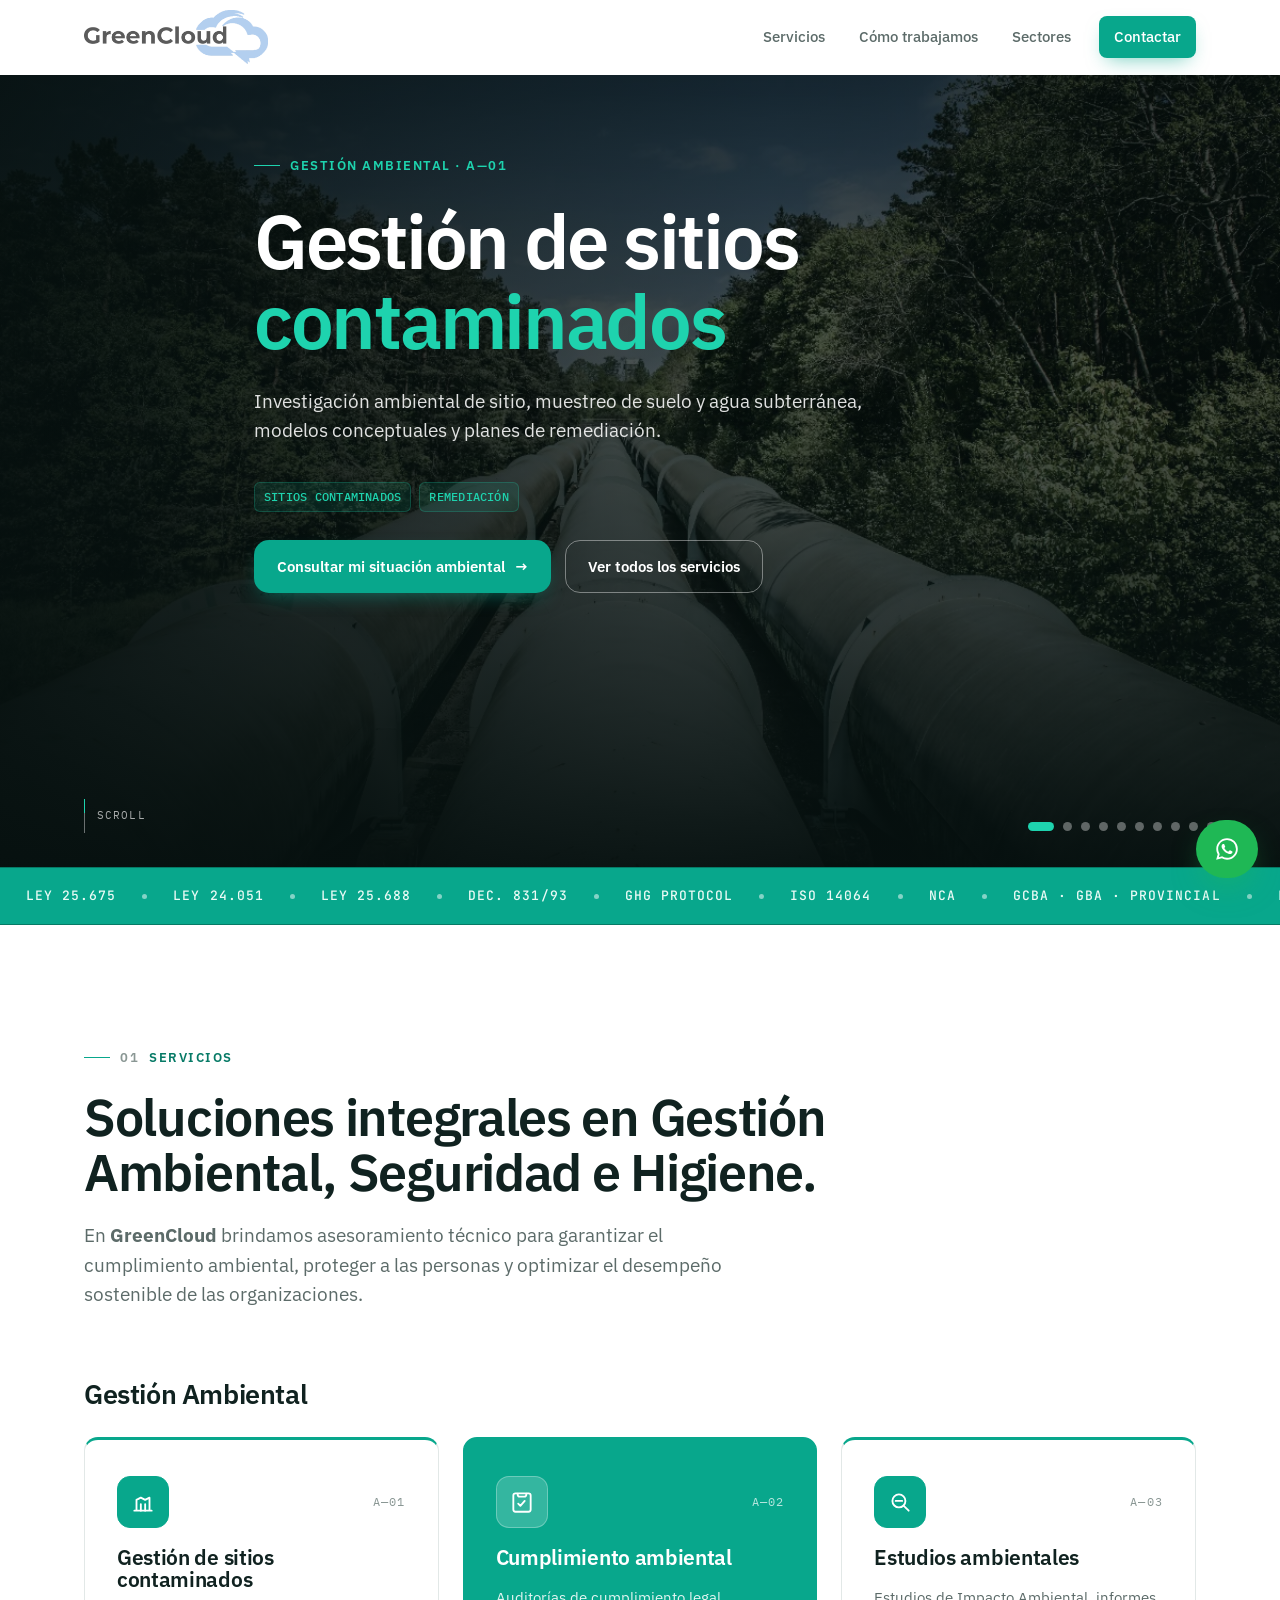
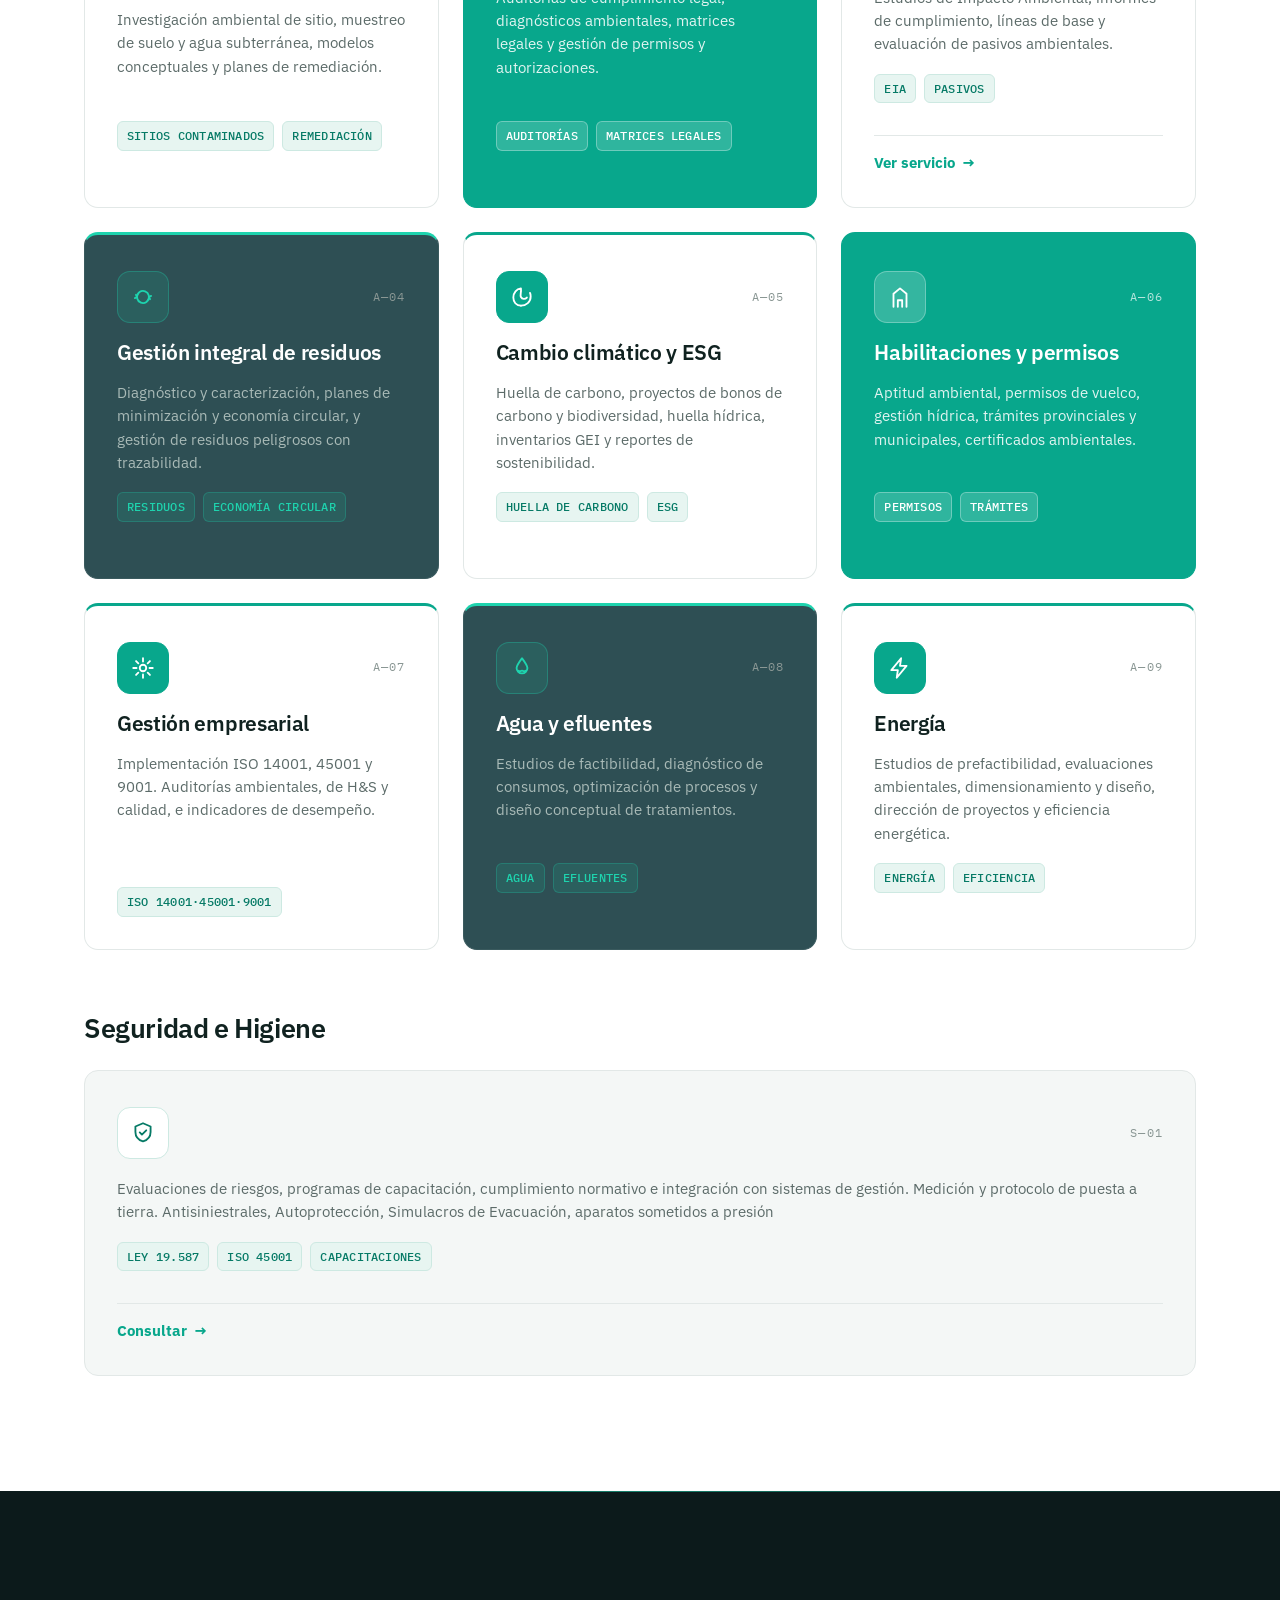
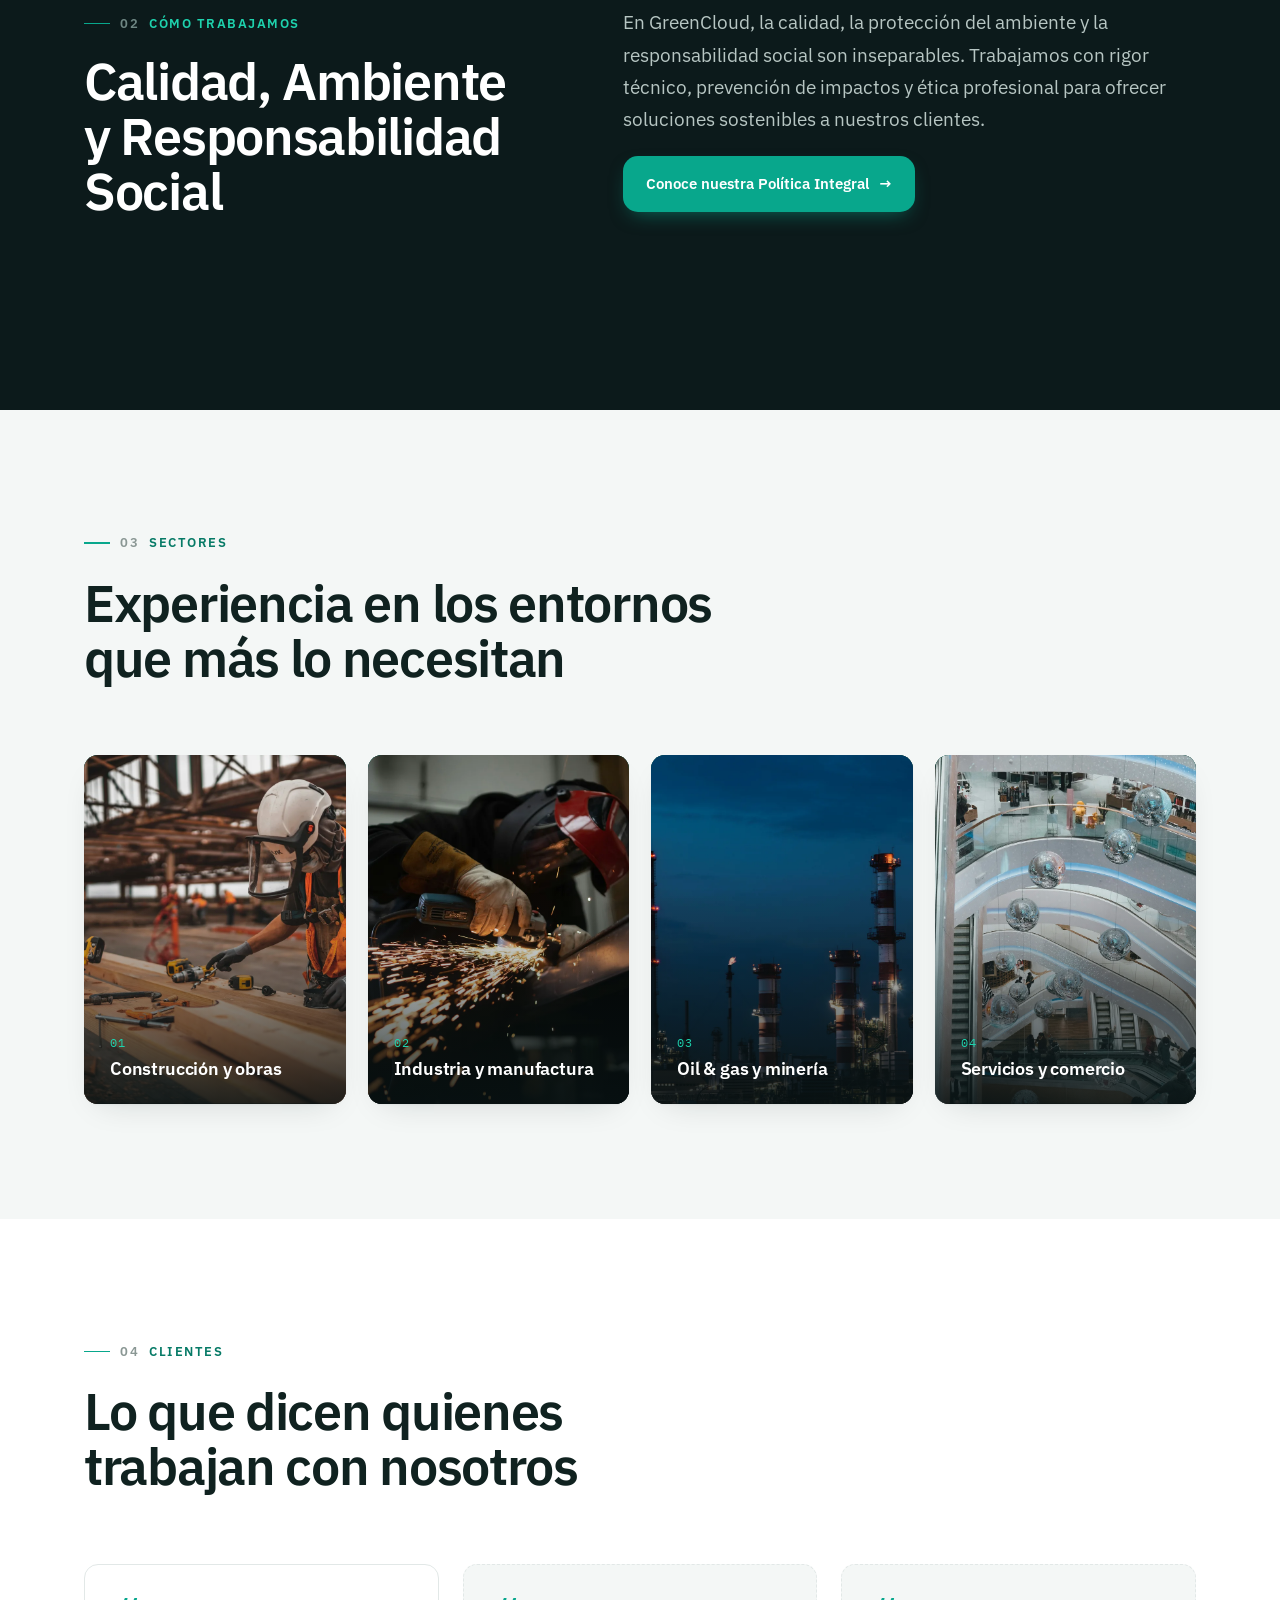
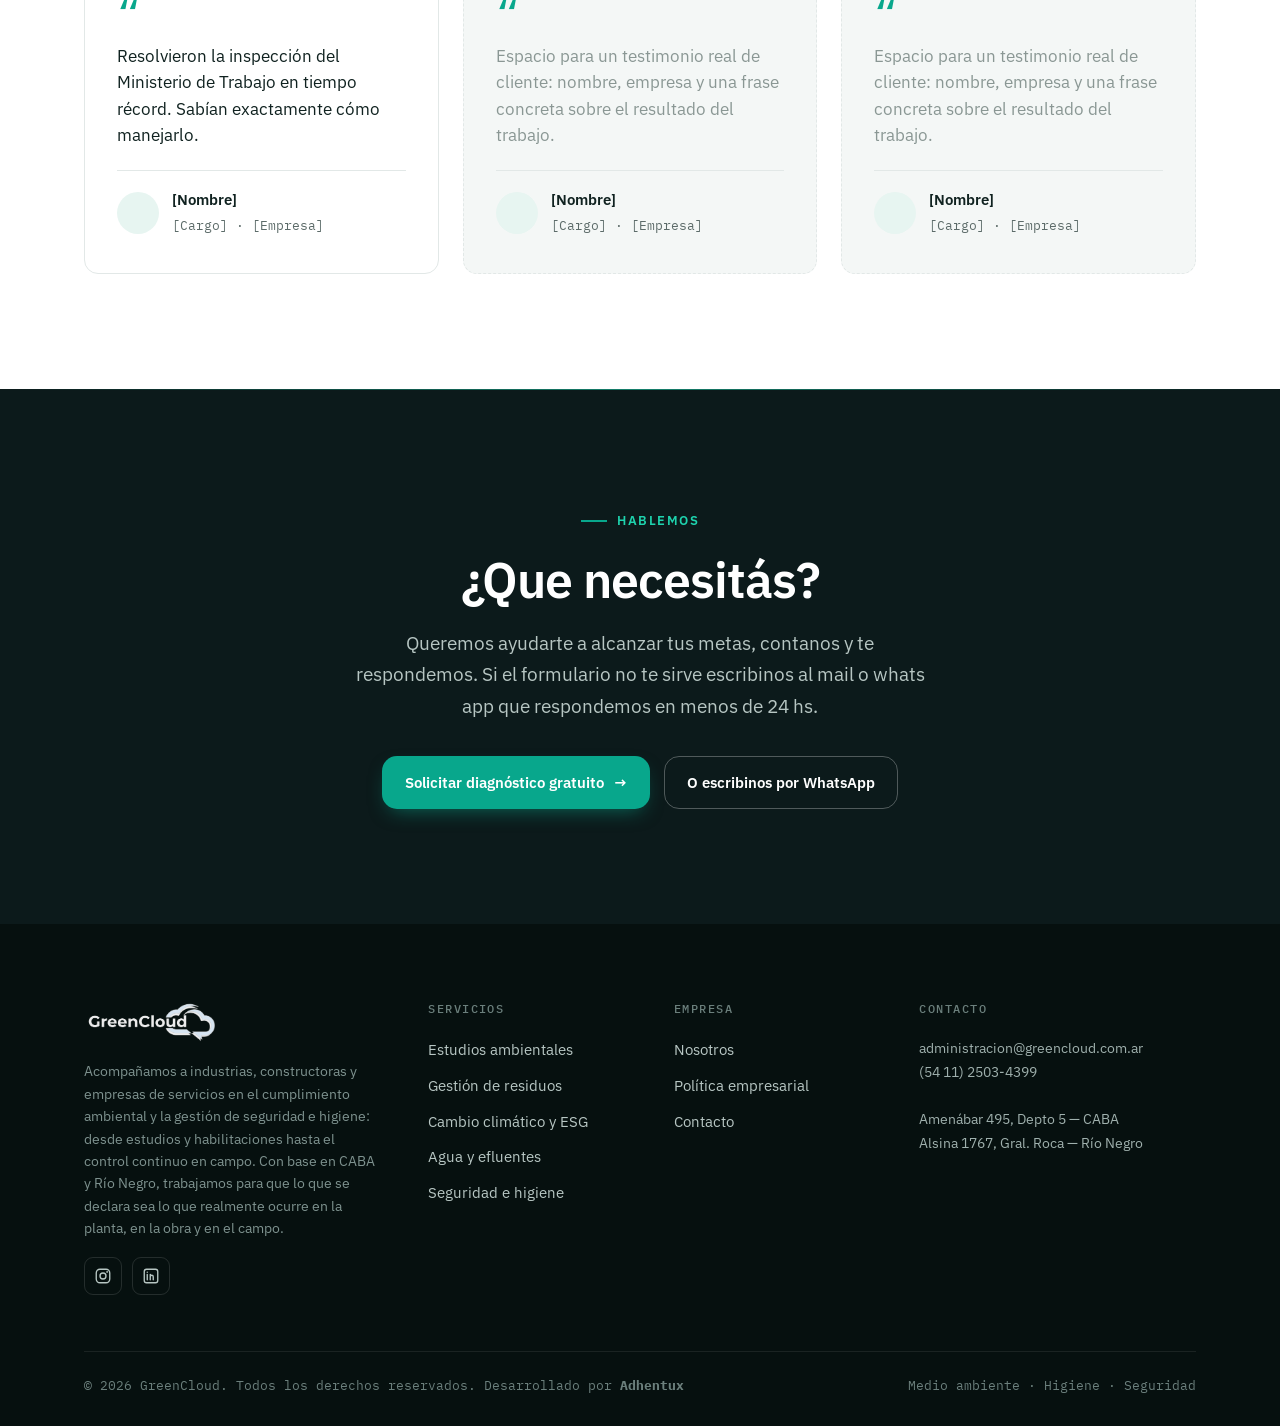
==== commit 13b2691d: "varios" ====
--- a/web2026_02/index.html
+++ b/web2026_02/index.html
@@ -16,9 +16,9 @@
 <meta name="twitter:card" content="summary_large_image" />
 <link rel="preconnect" href="https://fonts.googleapis.com" />
 <link rel="preconnect" href="https://fonts.gstatic.com" crossorigin />
-<link href="https://fonts.googleapis.com/css2?family=IBM+Plex+Mono:wght@400;500;600&family=IBM+Plex+Sans:wght@400;500;600;700&display=swap" rel="stylesheet" />
+<link href="https://fonts.googleapis.com/css2?family=IBM+Plex+Mono:wght@400;500;600&family=JetBrains+Mono:wght@400;500&family=IBM+Plex+Sans:wght@400;500;600;700&display=swap" rel="stylesheet" />
 <script src="assets/image-slot.js"></script>
-<link rel="stylesheet" href="assets/main.css?v=20260822b" />
+<link rel="stylesheet" href="assets/main.css?v=20260824a" />
 </head>
 <body>
 
@@ -458,7 +458,7 @@
       </div>
     </div>
     <div class="foot-bot">
-      <span>© 2026 GreenCloud. Todos los derechos reservados. Desarrollado por <strong><a href="https://adhentux.com.ar" target="_blank" rel="noopener">Adhentux</a></strong></span>
+      <span>© 2026 GreenCloud. Todos los derechos reservados. Desarrollado por <strong><a href="https://adhentux.com" target="_blank" rel="noopener">Adhentux</a></strong></span>
       <span>Medio ambiente · Higiene · Seguridad</span>
     </div>
   </div>
--- a/web2026_02/assets/main.css
+++ b/web2026_02/assets/main.css
@@ -35,6 +35,7 @@
   --shadow-hover: 0 1px 2px rgba(12,26,27,.05), 0 28px 56px -24px rgba(8,167,140,.28);
   --sans: "IBM Plex Sans", system-ui, sans-serif;
   --mono: "IBM Plex Mono", ui-monospace, monospace;
+  --mono-creds: "JetBrains Mono", "IBM Plex Mono", ui-monospace, monospace;
 
   /* Eyebrow / subtitulo (tweakable) */
   --eyebrow-font: var(--sans);
@@ -185,16 +186,16 @@
 .creds-track{
   display:flex; align-items:center; gap:0; width:max-content;
   padding-block:18px;
-  animation:creds-scroll 38s linear infinite;
+  animation:creds-scroll 24s linear infinite;
 }
 .creds-track span{
-  font-family:var(--mono); font-size:13px; font-weight:500; letter-spacing:.08em;
+  font-family:var(--mono-creds); font-size:13px; font-weight:500; letter-spacing:.08em;
   white-space:nowrap; padding-inline:26px; color:#EAFBF6;
 }
 .creds-track i{ width:5px; height:5px; border-radius:50%; background:rgba(255,255,255,.5); flex:none; }
 @keyframes creds-scroll{ from{ transform:translateX(0); } to{ transform:translateX(-50%); } }
 @media (prefers-reduced-motion:reduce){ .creds-track{ animation:none; } }
-.creds:hover .creds-track{ animation-play-state:paused; }
+/* .creds:hover .creds-track{ animation-play-state:paused; }  <- pausaba la banda al pasar el cursor */
 
 /* ============================================================
    GENERIC SECTION
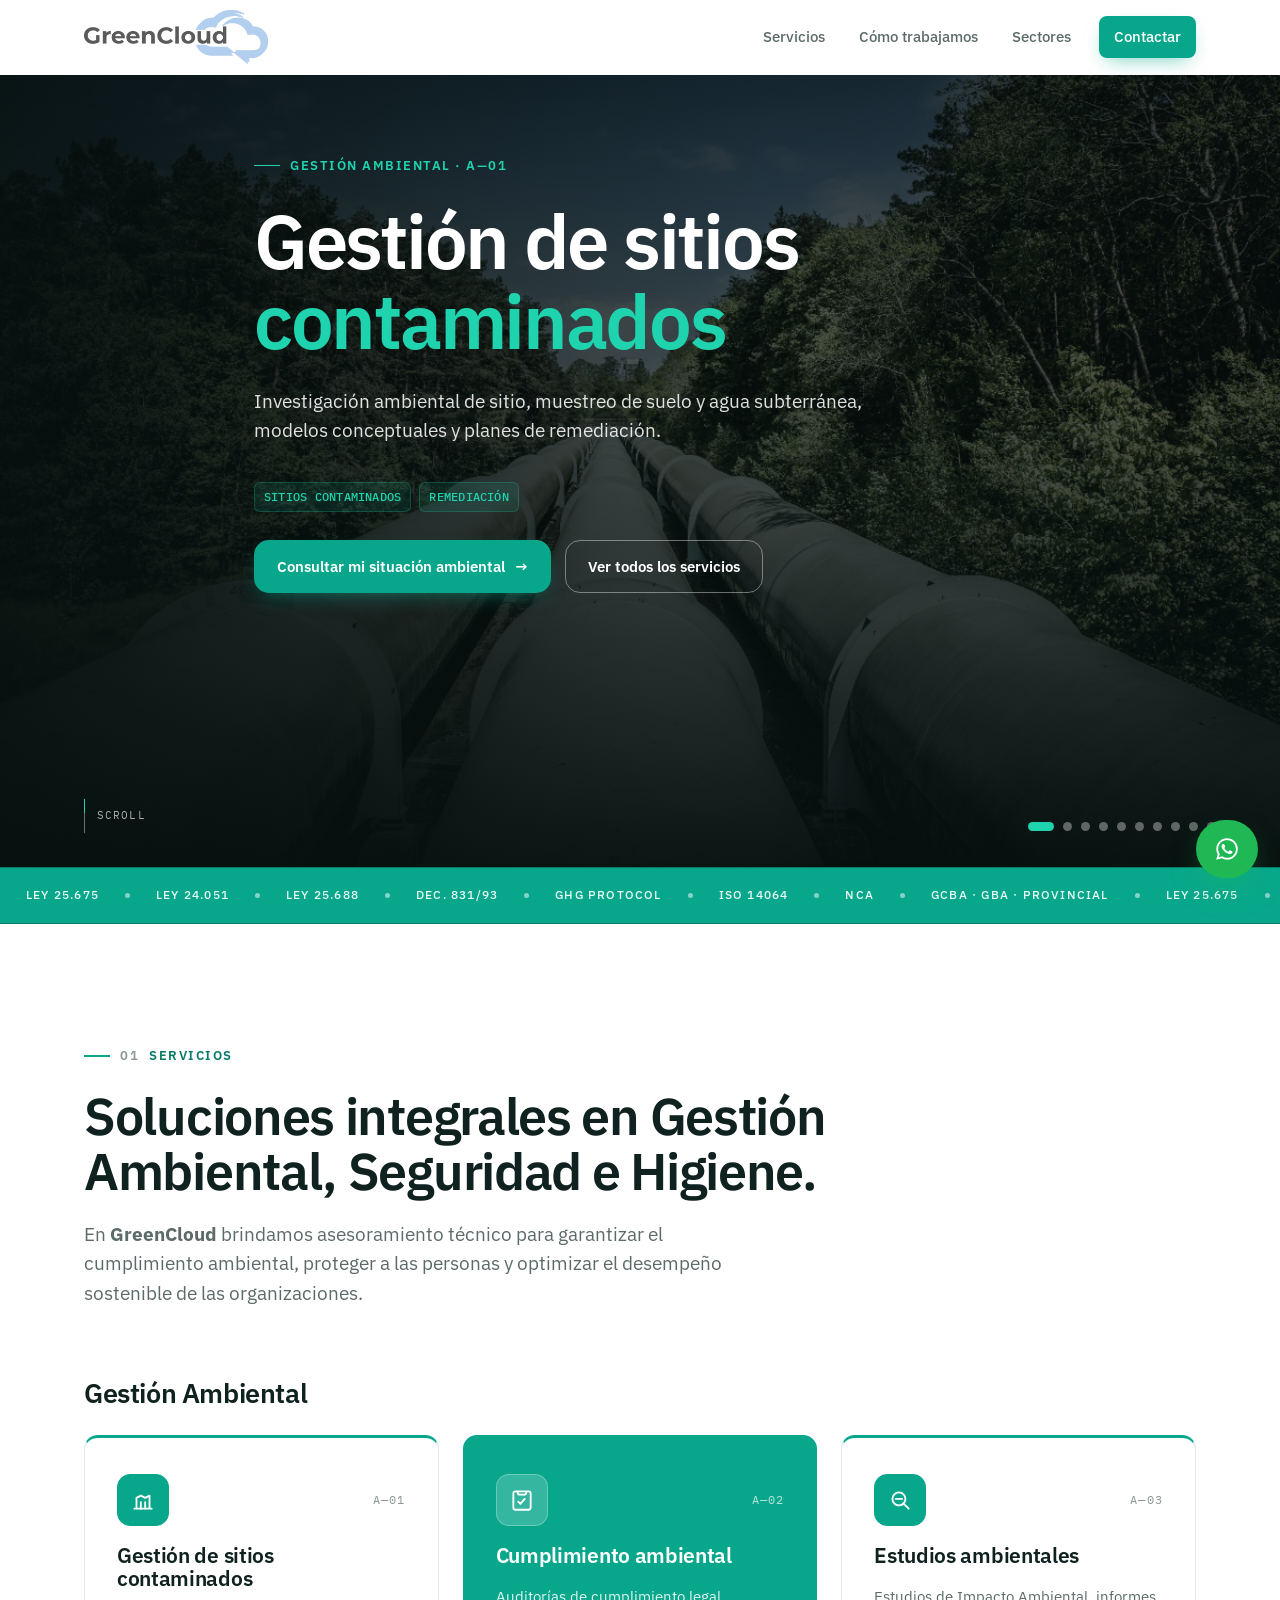
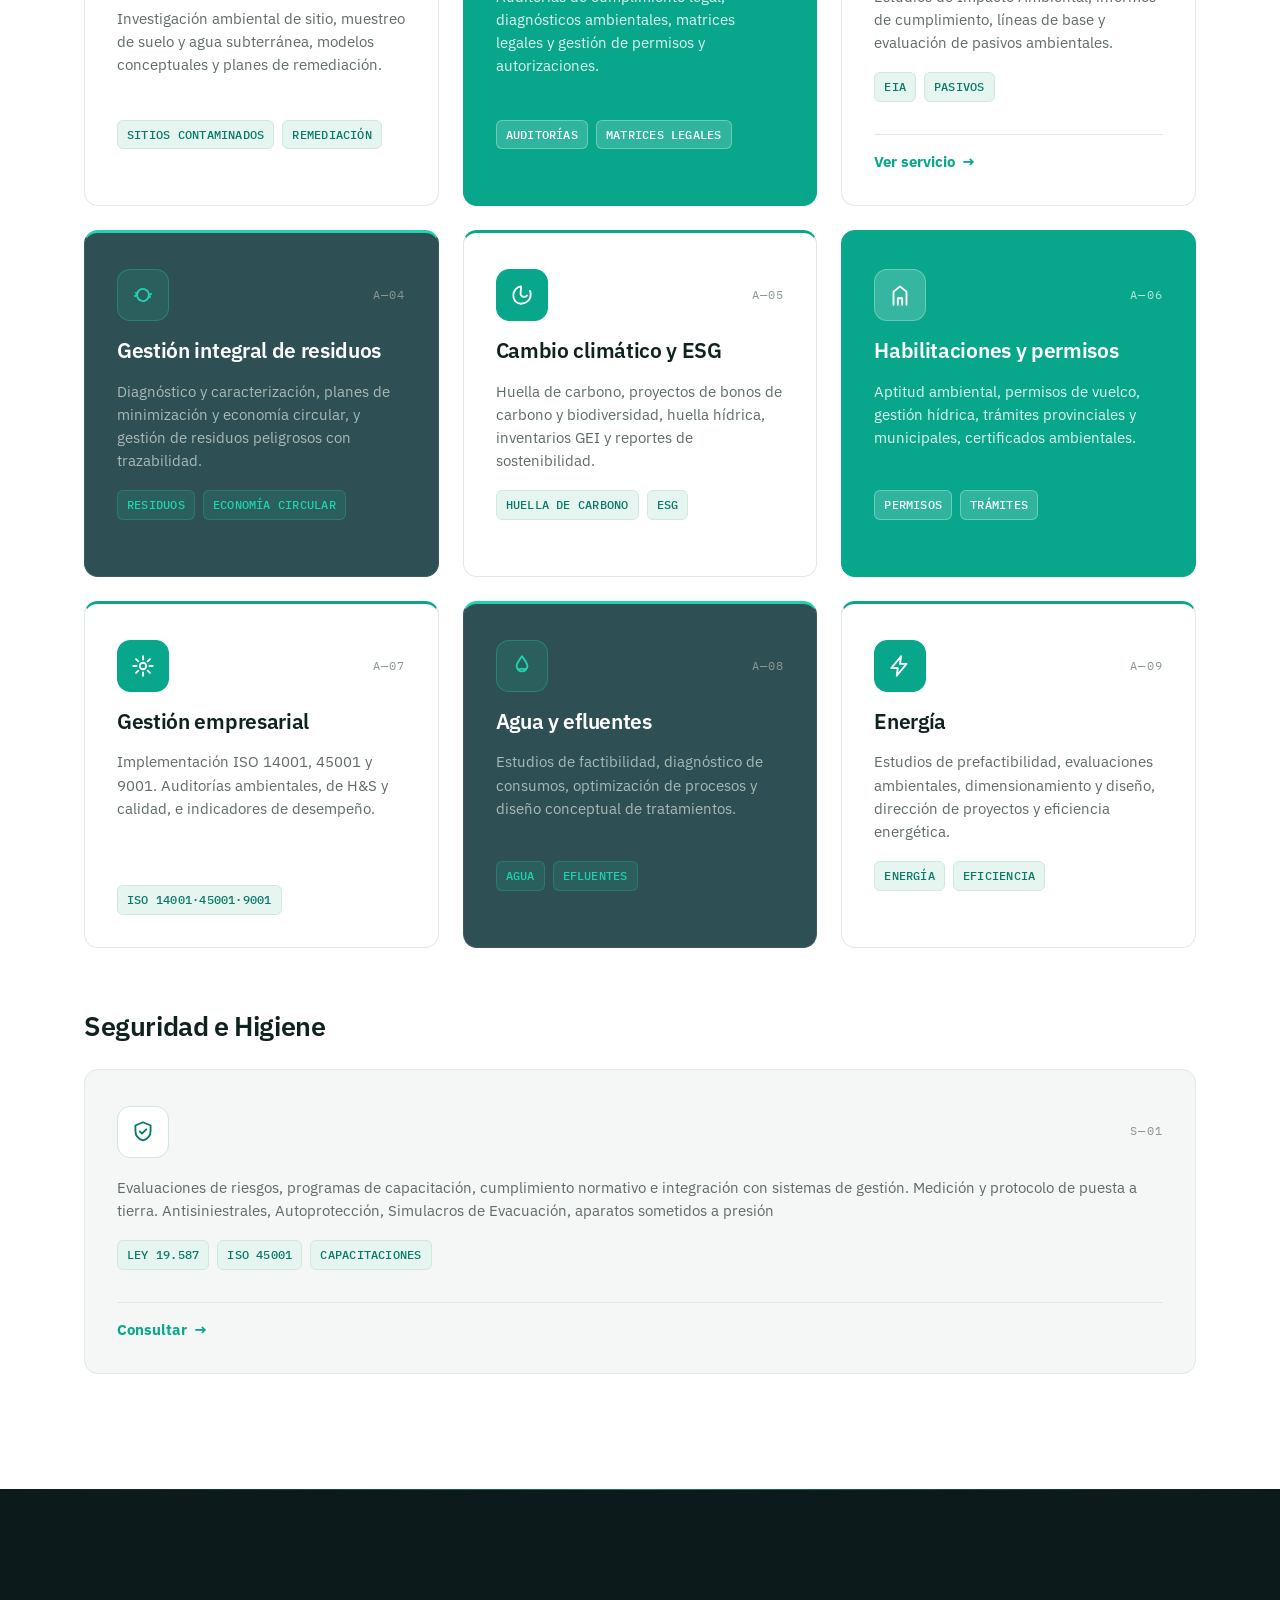
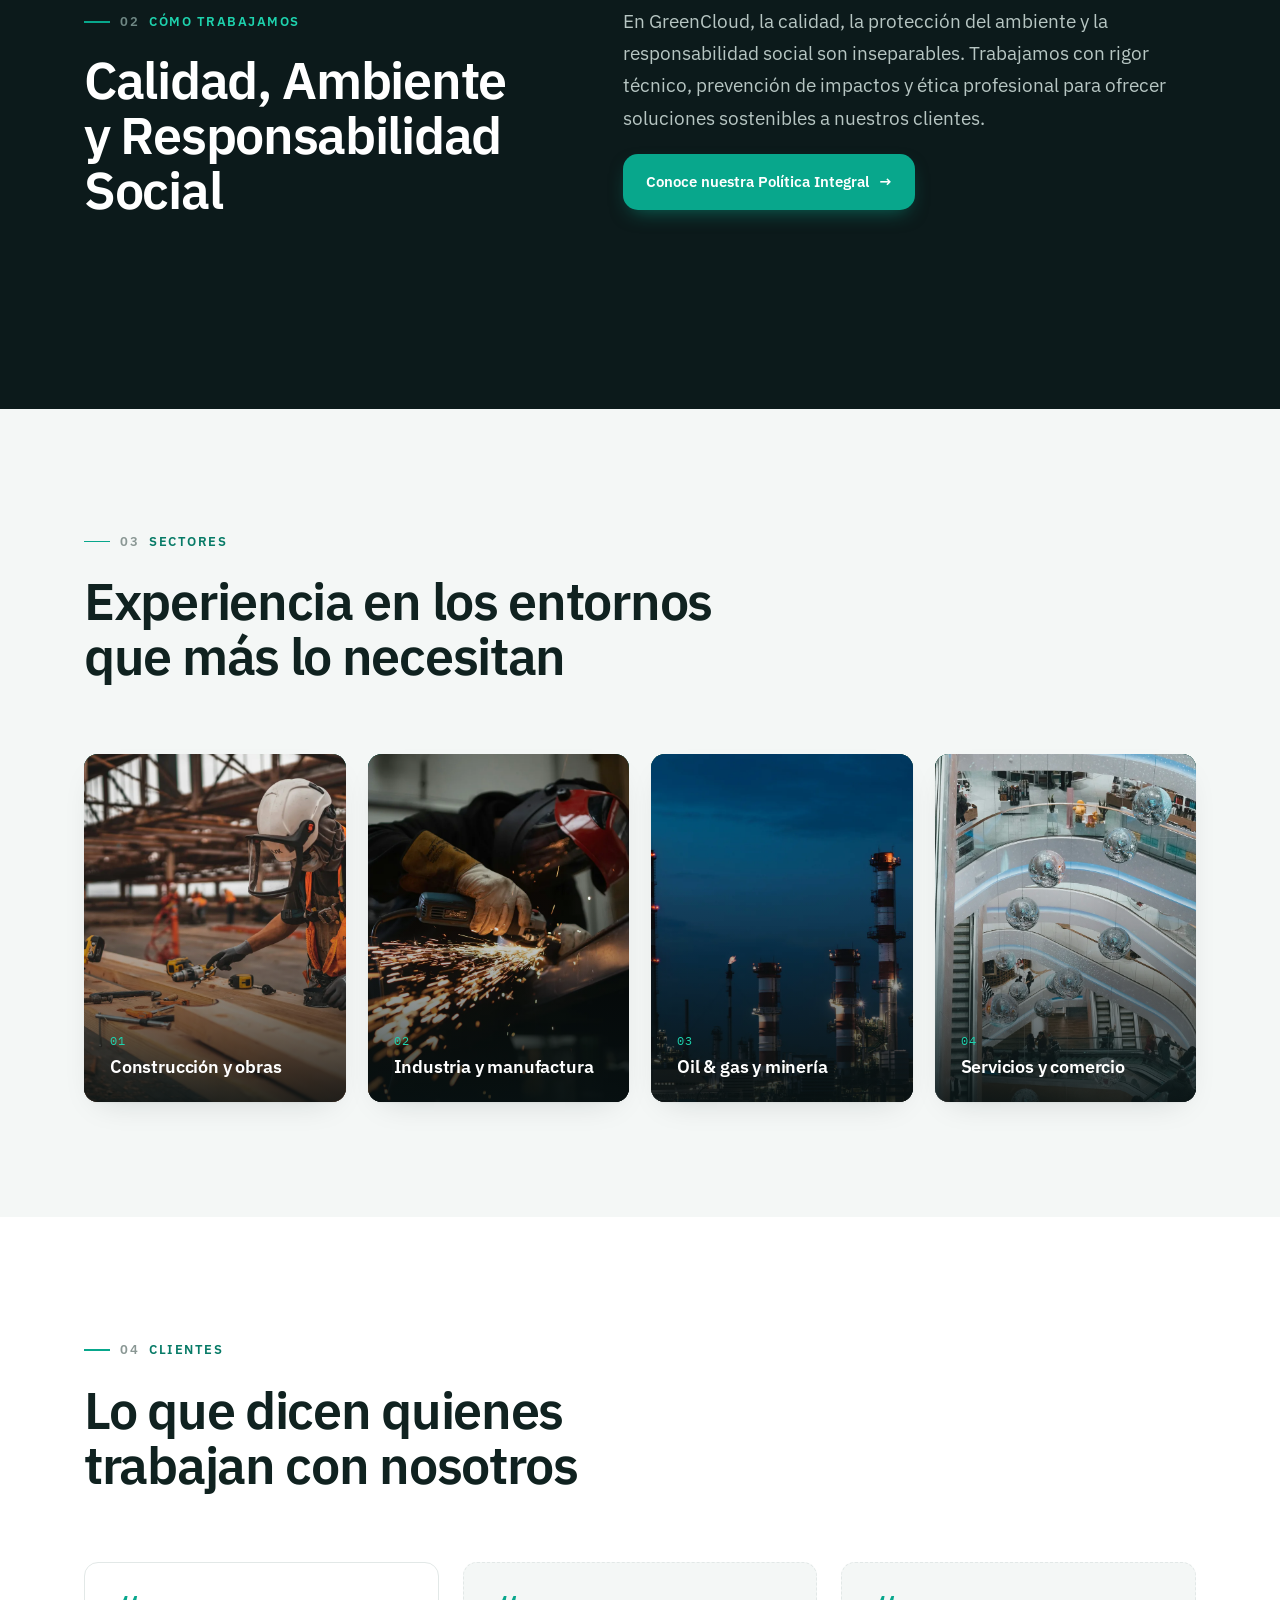
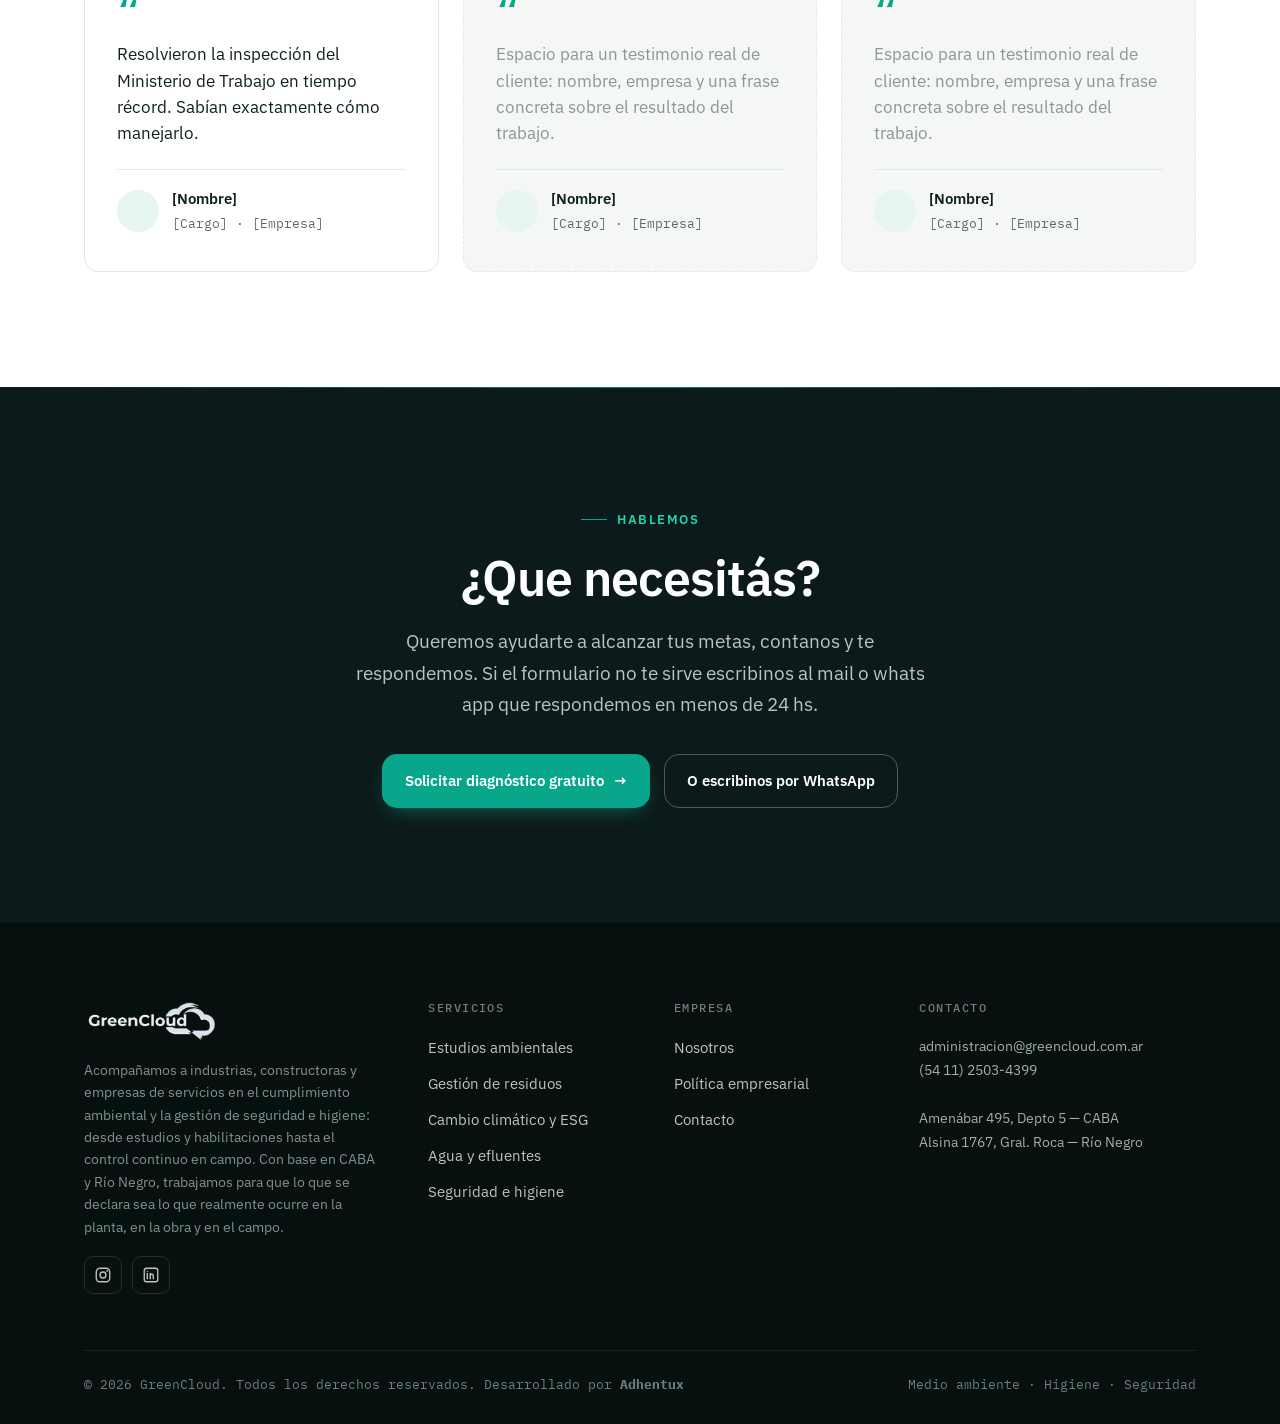
==== commit be5c5d73: "change font banner" ====
--- a/web2026_02/index.html
+++ b/web2026_02/index.html
@@ -16,7 +16,7 @@
 <meta name="twitter:card" content="summary_large_image" />
 <link rel="preconnect" href="https://fonts.googleapis.com" />
 <link rel="preconnect" href="https://fonts.gstatic.com" crossorigin />
-<link href="https://fonts.googleapis.com/css2?family=IBM+Plex+Mono:wght@400;500;600&family=JetBrains+Mono:wght@400;500&family=IBM+Plex+Sans:wght@400;500;600;700&display=swap" rel="stylesheet" />
+<link href="https://fonts.googleapis.com/css2?family=IBM+Plex+Mono:wght@400;500;600&family=JetBrains+Mono:wght@400;500&family=IBM+Plex+Sans:wght@400;500;600;700&&family=Space+Grotesk:wght@500;600&display=swap" rel="stylesheet" />
 <script src="assets/image-slot.js"></script>
 <link rel="stylesheet" href="assets/main.css?v=20260824a" />
 </head>
--- a/web2026_02/assets/main.css
+++ b/web2026_02/assets/main.css
@@ -36,6 +36,53 @@
   --sans: "IBM Plex Sans", system-ui, sans-serif;
   --mono: "IBM Plex Mono", ui-monospace, monospace;
   --mono-creds: "JetBrains Mono", "IBM Plex Mono", ui-monospace, monospace;
+
+  /* Credenciales / franja marquee (tweakable) --------------------------------
+     Cambiar SOLO este bloque para probar otra tipografia en la banda CREDENCIALES.
+     Opcion A (activa) = JetBrains Mono. Las demas estan abajo comentadas.       */
+  /* 
+  --creds-font:     var(--mono-creds);
+  --creds-size:     13px;
+  --creds-weight:   500;
+  --creds-tracking: .08em;
+  --creds-case:     none; 
+  */
+
+  --creds-font:var(--sans); /*"Space Grotesk",*/
+  --creds-size:12px;
+  --creds-weight:500; 
+  --creds-tracking:.10em; 
+  --creds-case:uppercase;
+}
+
+/* ---- OPCIONES DE TIPOGRAFIA PARA .creds ------------------------------------
+   Descomentar UNO de los bloques y comentar los valores de arriba.
+
+   B) IBM Plex Mono 600 - mismo sistema tipografico, mas solido. (ya cargada)
+   :root{ --creds-font:"IBM Plex Mono",ui-monospace,monospace; --creds-size:13px;
+          --creds-weight:600; --creds-tracking:.06em; --creds-case:none; }
+
+   C) IBM Plex Sans 600 tracking amplio - etiqueta corporativa, menos "codigo". (ya cargada)
+   :root{ --creds-font:var(--sans); --creds-size:12.5px;
+          --creds-weight:600; --creds-tracking:.18em; --creds-case:uppercase; }
+
+   D) Space Grotesk 500 - tecnico moderno, no monoespaciada. (requiere link)
+   :root{ --creds-font:"Space Grotesk",var(--sans); --creds-size:14px;
+          --creds-weight:500; --creds-tracking:.10em; --creds-case:uppercase; }
+
+   E) Barlow Condensed 600 - industrial/condensada, entran mas items. (requiere link)
+   :root{ --creds-font:"Barlow Condensed",var(--sans); --creds-size:16px;
+          --creds-weight:600; --creds-tracking:.14em; --creds-case:uppercase; }
+
+   F) DM Mono 500 - mono geometrica, mas suave y legible que JetBrains. (requiere link)
+   :root{ --creds-font:"DM Mono",ui-monospace,monospace; --creds-size:13px;
+          --creds-weight:500; --creds-tracking:.10em; --creds-case:none; }
+
+   Para D/E/F agregar la familia al <link> de Google Fonts en index.html:
+   &family=Space+Grotesk:wght@500;600  |  &family=Barlow+Condensed:wght@500;600
+   &family=DM+Mono:wght@400;500
+--------------------------------------------------------------------------- */
+:root{
 
   /* Eyebrow / subtitulo (tweakable) */
   --eyebrow-font: var(--sans);
@@ -189,7 +236,9 @@
   animation:creds-scroll 24s linear infinite;
 }
 .creds-track span{
-  font-family:var(--mono-creds); font-size:13px; font-weight:500; letter-spacing:.08em;
+  font-family:var(--creds-font); font-size:var(--creds-size);
+  font-weight:var(--creds-weight); letter-spacing:var(--creds-tracking);
+  text-transform:var(--creds-case);
   white-space:nowrap; padding-inline:26px; color:#EAFBF6;
 }
 .creds-track i{ width:5px; height:5px; border-radius:50%; background:rgba(255,255,255,.5); flex:none; }
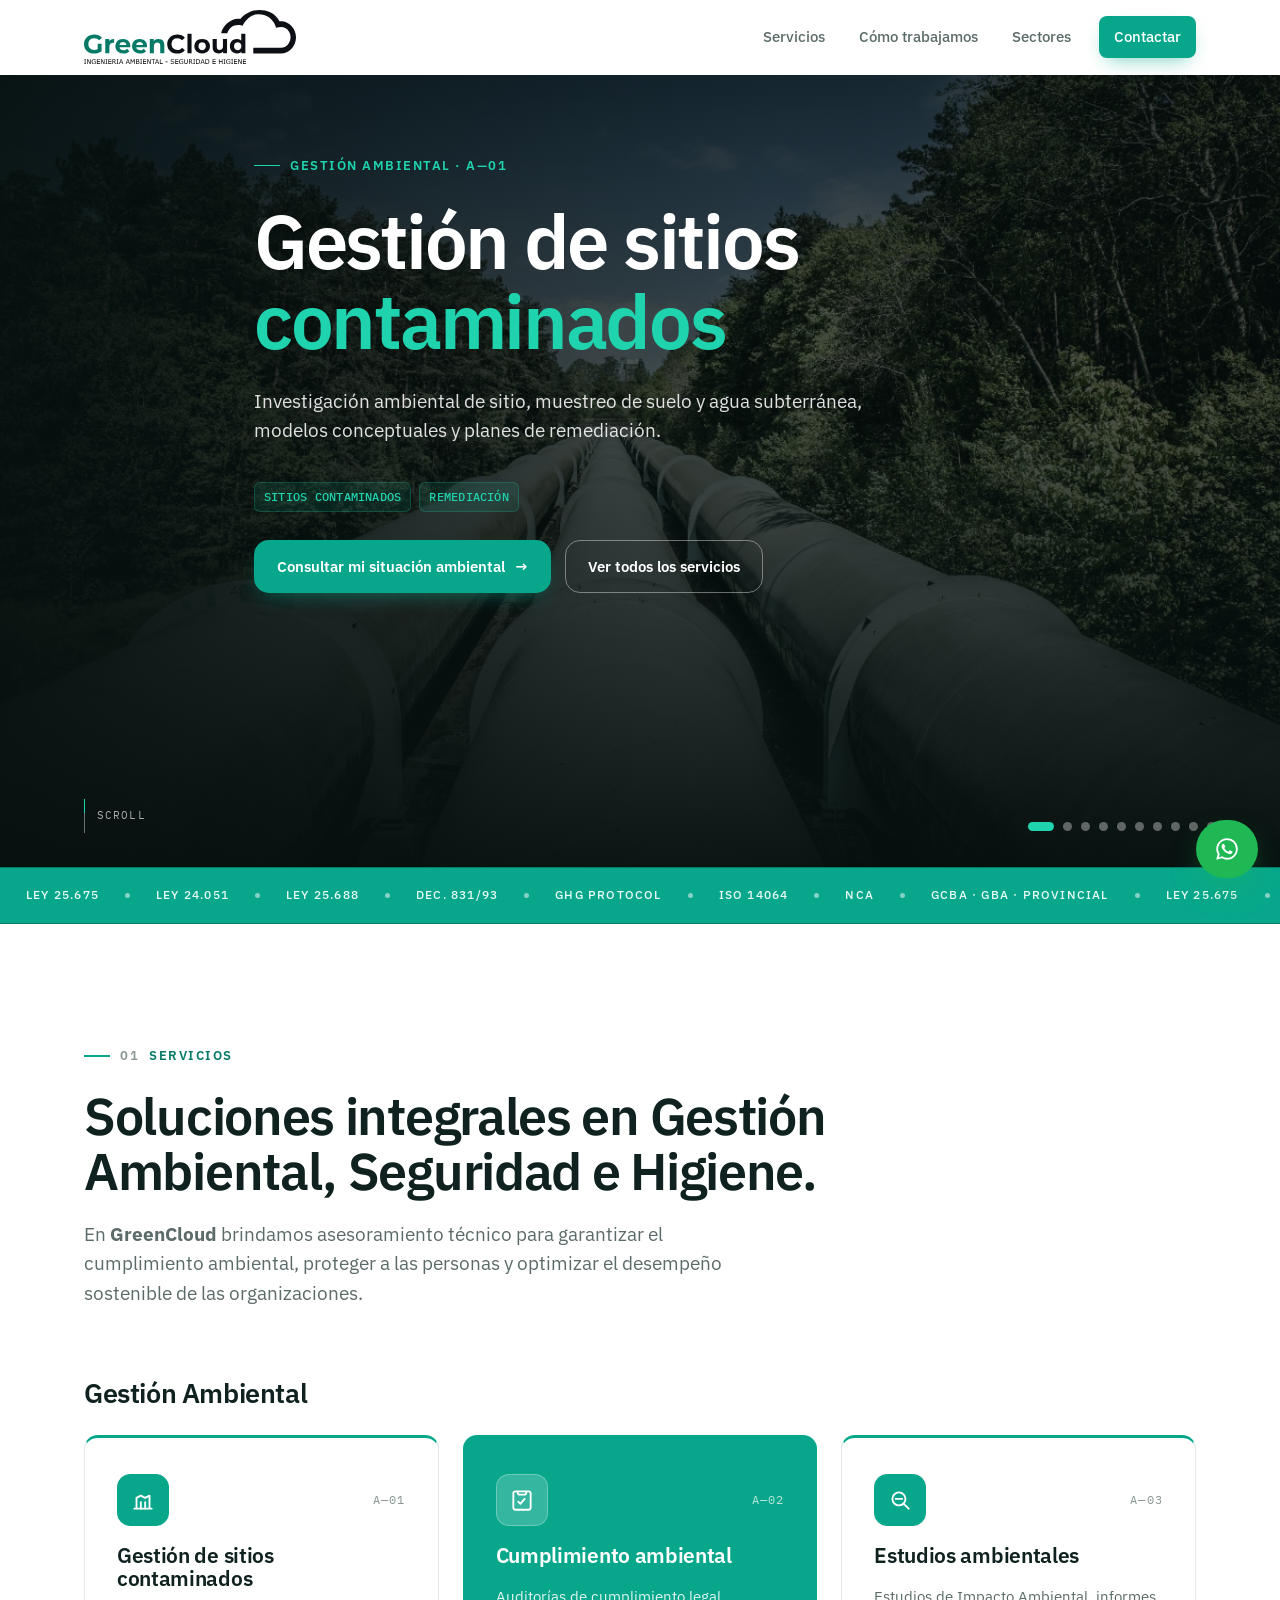
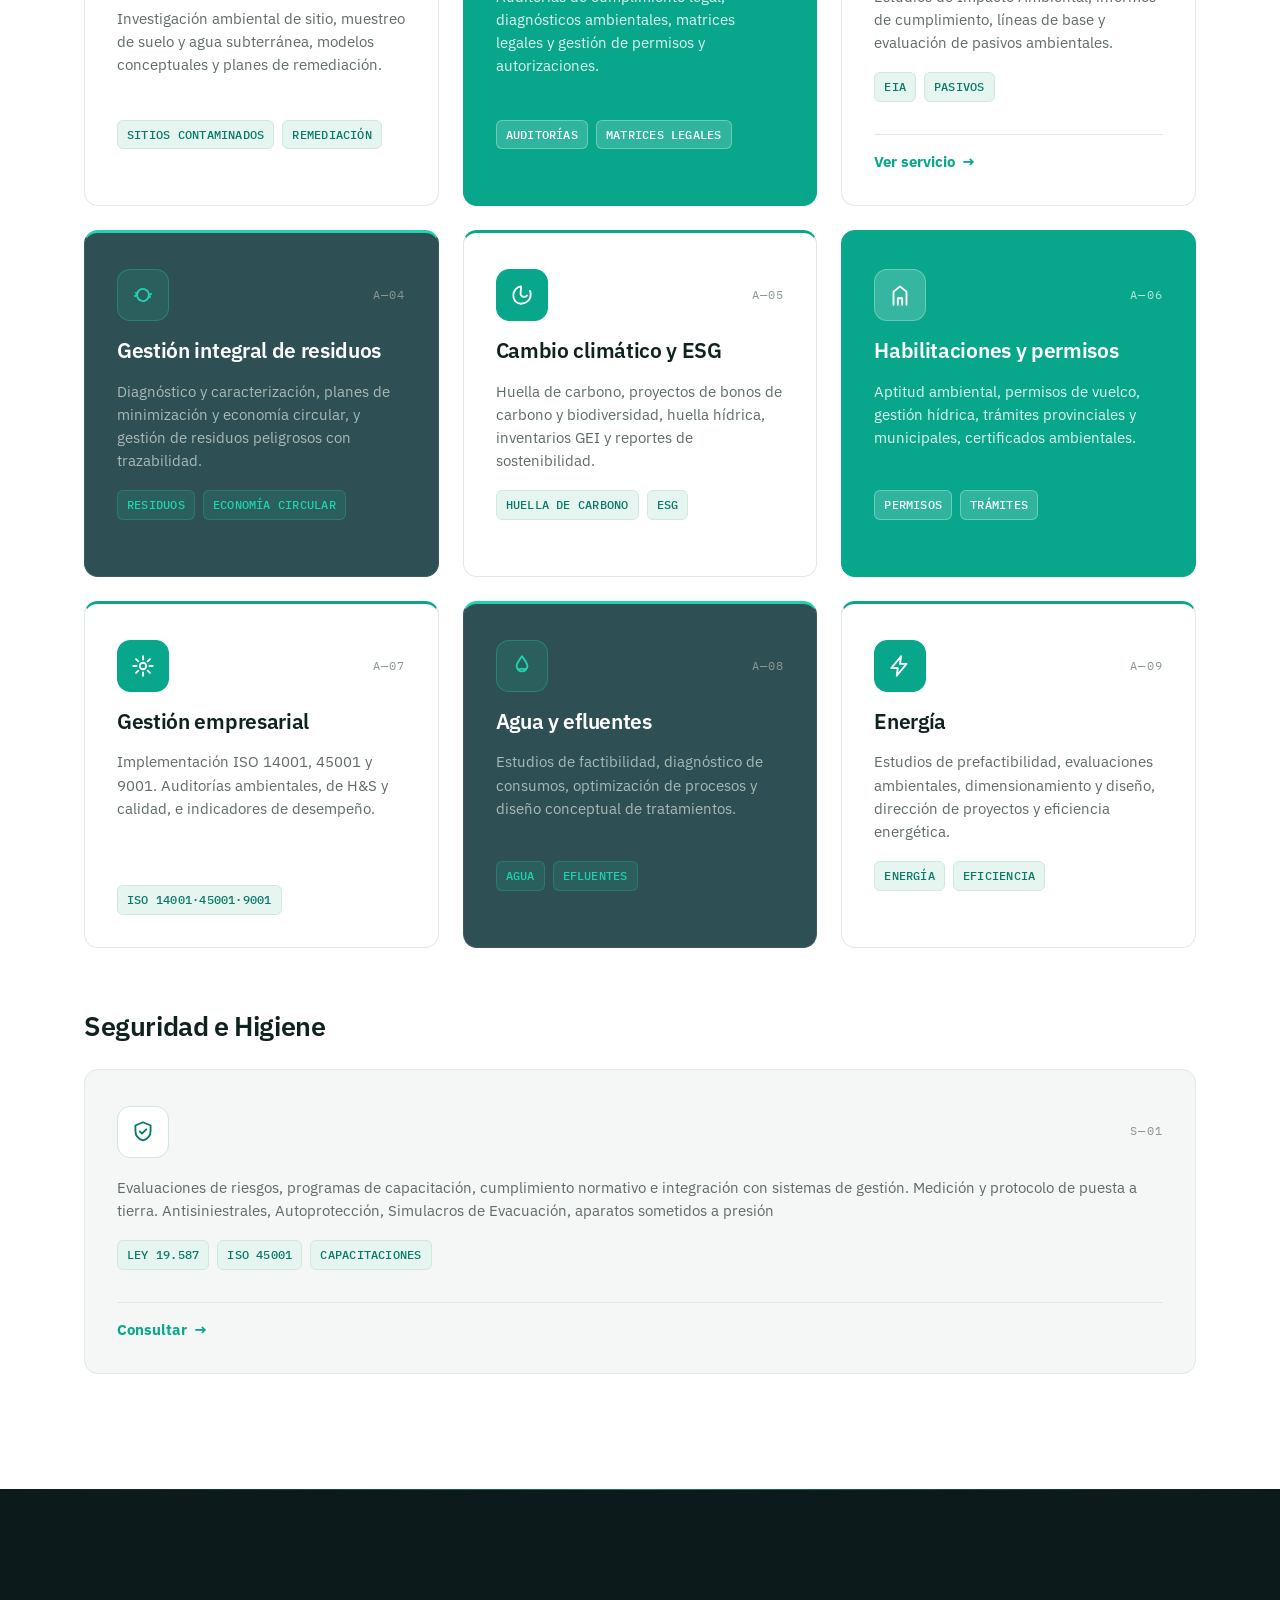
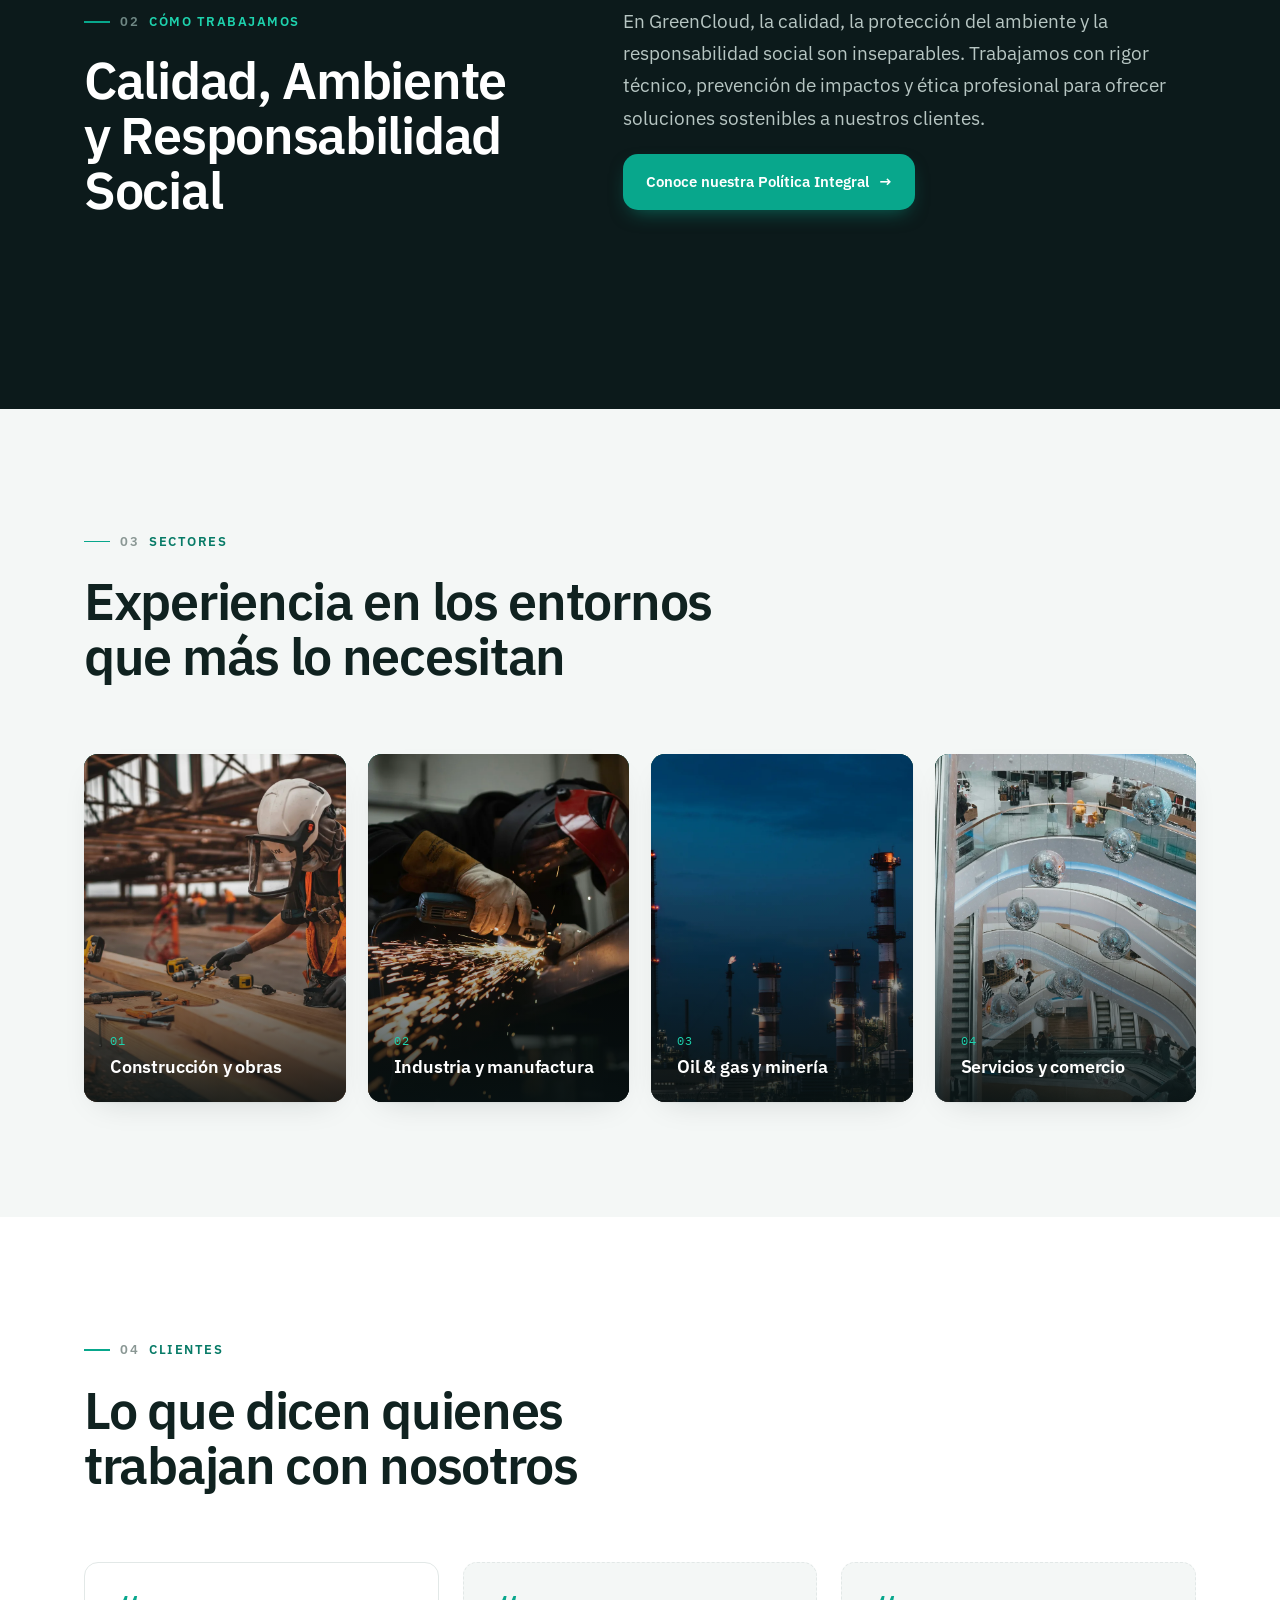
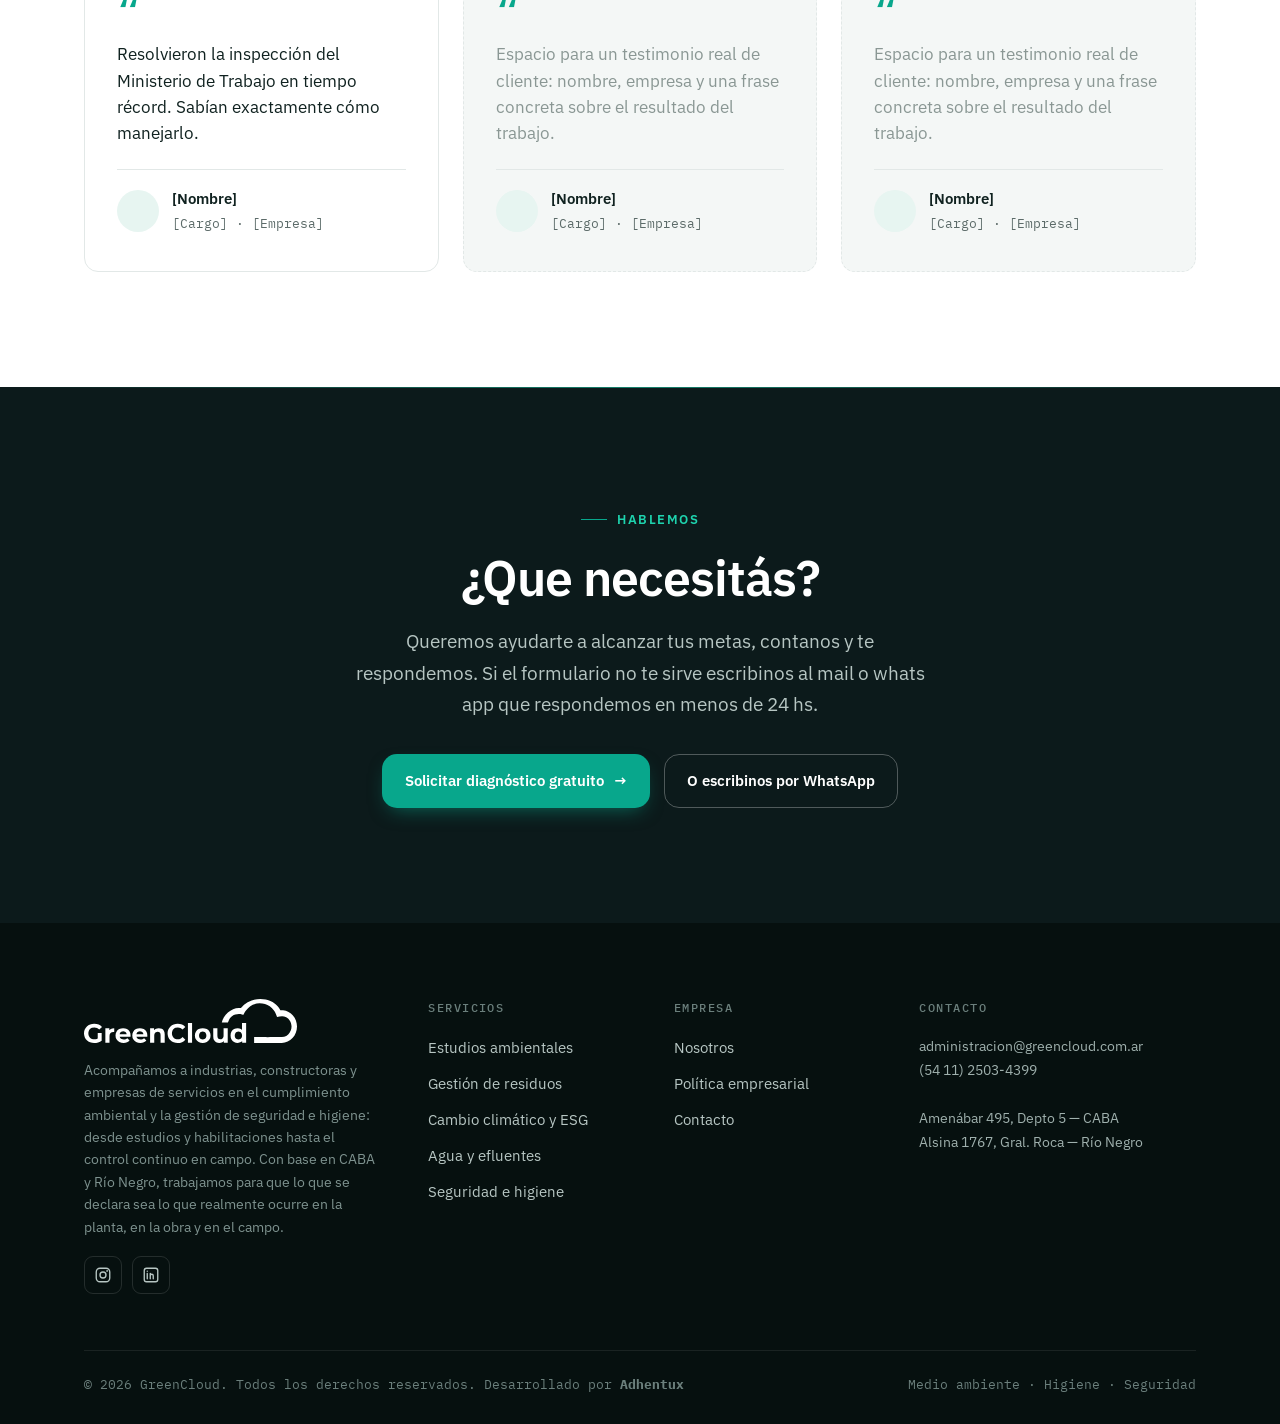
==== commit 9c352f3f: "logo" ====
--- a/web2026_02/index.html
+++ b/web2026_02/index.html
@@ -3,14 +3,24 @@
 <head>
 <meta charset="UTF-8" />
 <meta name="viewport" content="width=device-width, initial-scale=1.0" />
-<link rel="icon" type="image/png" href="assets/favicon.png" />
+<link rel="icon" type="image/png" href="assets/favicon-96x96.png" sizes="96x96" />
+<link rel="icon" type="image/svg+xml" href="assets/favicon.svg" />
+<link rel="shortcut icon" href="assets/favicon.ico" />
+<link rel="apple-touch-icon" sizes="180x180" href="assets/apple-touch-icon.png" />
+<meta name="apple-mobile-web-app-title" content="GreenCloud" />
+<link rel="manifest" href="assets/site.webmanifest" />
+<meta name="theme-color" content="#08A78C" />
 <title>GreenCloud — Consultoría Ambiental y Seguridad e Higiene Industrial</title>
 <meta name="description" content="Consultoría en gestión ambiental: estudios de impacto ambiental, sitios contaminados, huella de carbono, habilitaciones y residuos peligrosos. También seguridad e higiene. CABA y Río Negro." />
+<link rel="canonical" href="https://greencloud.com.ar/" />
 <meta property="og:title" content="GreenCloud — Consultoría Ambiental y Seguridad e Higiene Industrial" />
 <meta property="og:description" content="Consultoría en gestión ambiental: estudios de impacto ambiental, sitios contaminados, huella de carbono, habilitaciones y residuos peligrosos. También seguridad e higiene. CABA y Río Negro." />
 <meta property="og:type" content="website" />
 <meta property="og:url" content="https://greencloud.com.ar/" />
-<meta property="og:image" content="https://greencloud.com.ar/assets/logo-greencloud-2.png" />
+<meta property="og:image" content="https://greencloud.com.ar/assets/og-greencloud-2026.png" />
+<meta property="og:image:width" content="1200" />
+<meta property="og:image:height" content="630" />
+<meta property="og:image:alt" content="GreenCloud — Gestión Ambiental, Seguridad e Higiene" />
 <meta property="og:site_name" content="GreenCloud" />
 <meta property="og:locale" content="es_AR" />
 <meta name="twitter:card" content="summary_large_image" />
@@ -26,7 +36,7 @@
 <header class="nav" id="nav">
   <div class="wrap nav-in">
     <a class="brand" href="#top" aria-label="GreenCloud inicio">
-<img src="assets/logo-greencloud-3.png" alt="GreenCloud" style="height:54px;width:auto;" />
+<img src="assets/logo-greencloud-2026.svg" alt="GreenCloud" style="height:54px;width:auto;" />
     </a>
     <nav class="nav-links" id="nav-links" aria-label="Principal">
       <a href="#servicios">Servicios</a>
@@ -421,7 +431,7 @@
     <div class="foot-top">
       <div>
         <div class="brand">
-<img src="assets/logo-greencloud.png" alt="GreenCloud" style="height:44px;width:auto;" />
+<img src="assets/logo-greencloud-blanco-2026-2.svg" alt="GreenCloud" style="height:44px;width:auto;" />
         </div>
         <p class="foot-tag" style="max-width:46ch">Acompañamos a industrias, constructoras y empresas de servicios en el cumplimiento ambiental y la gestión de seguridad e higiene: desde estudios y habilitaciones hasta el control continuo en campo. Con base en CABA y Río Negro, trabajamos para que lo que se declara sea lo que realmente ocurre en la planta, en la obra y en el campo.</p>
         <div class="socials">
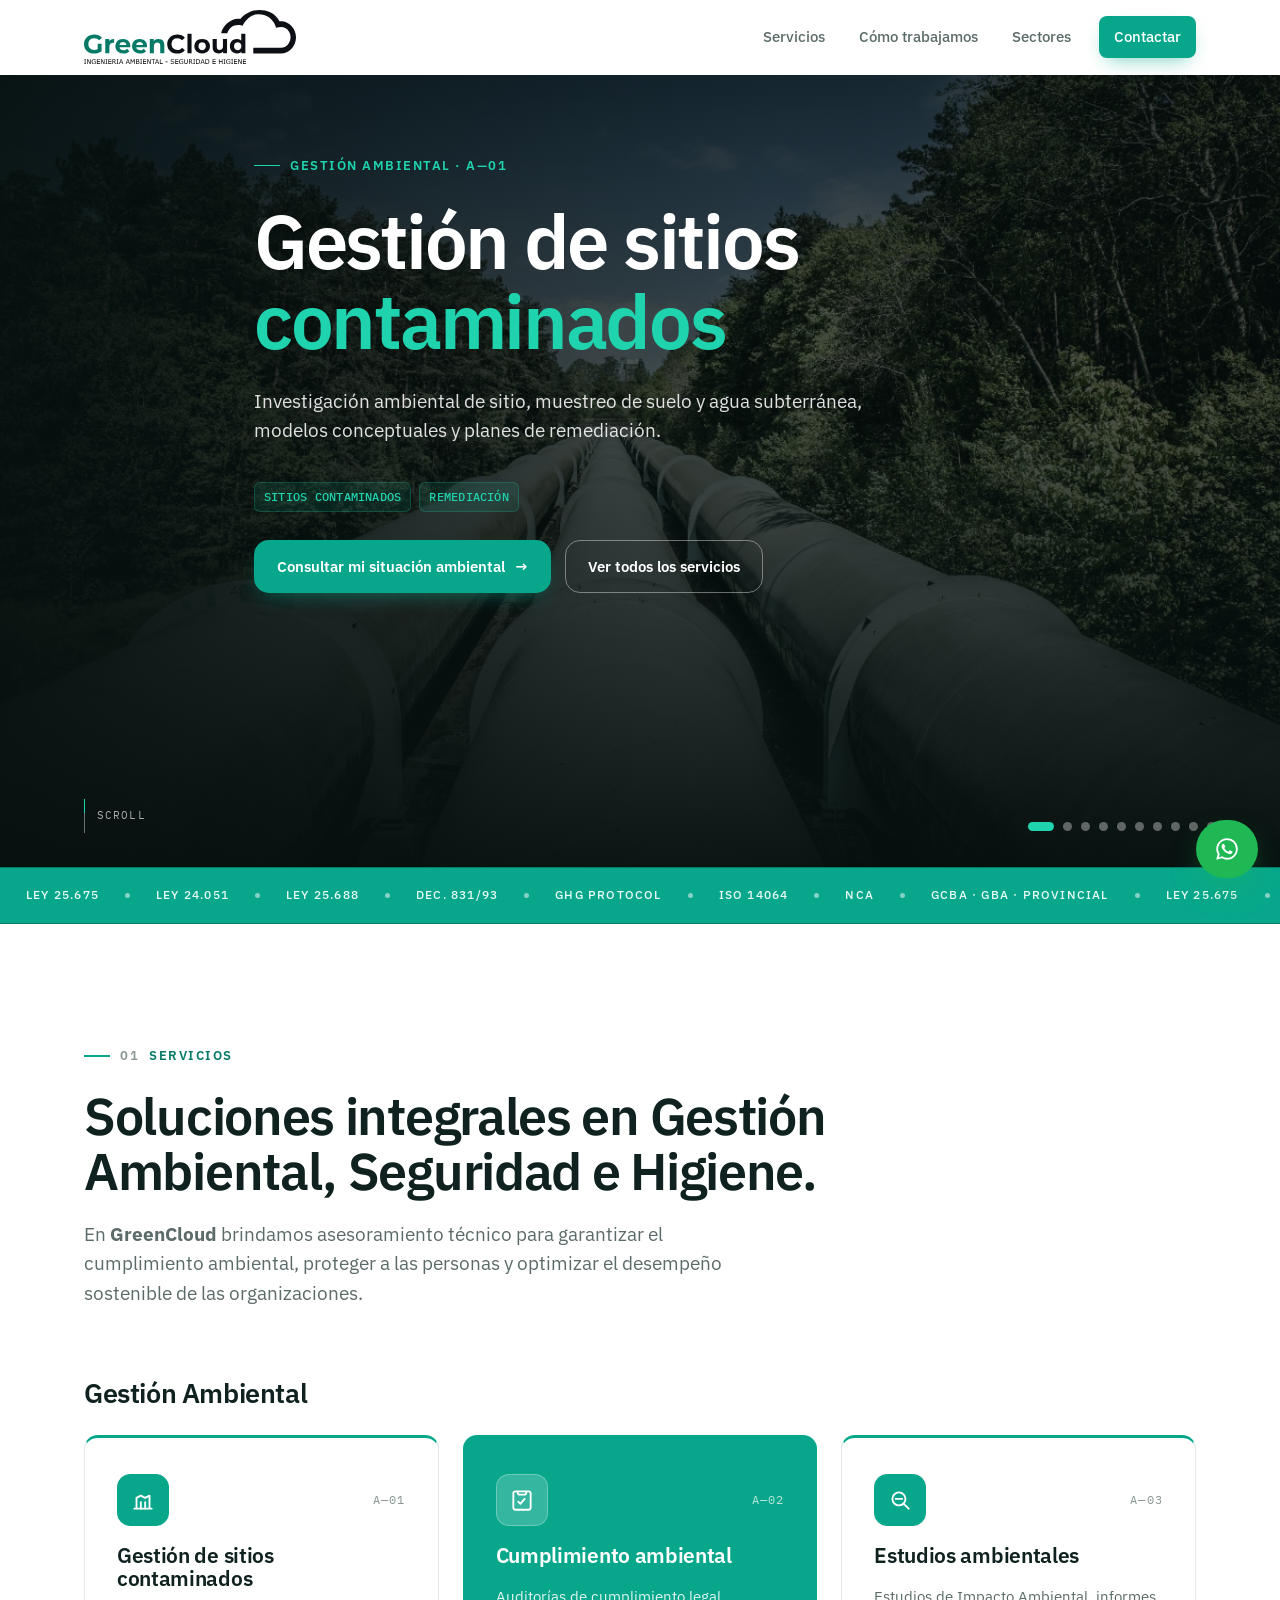
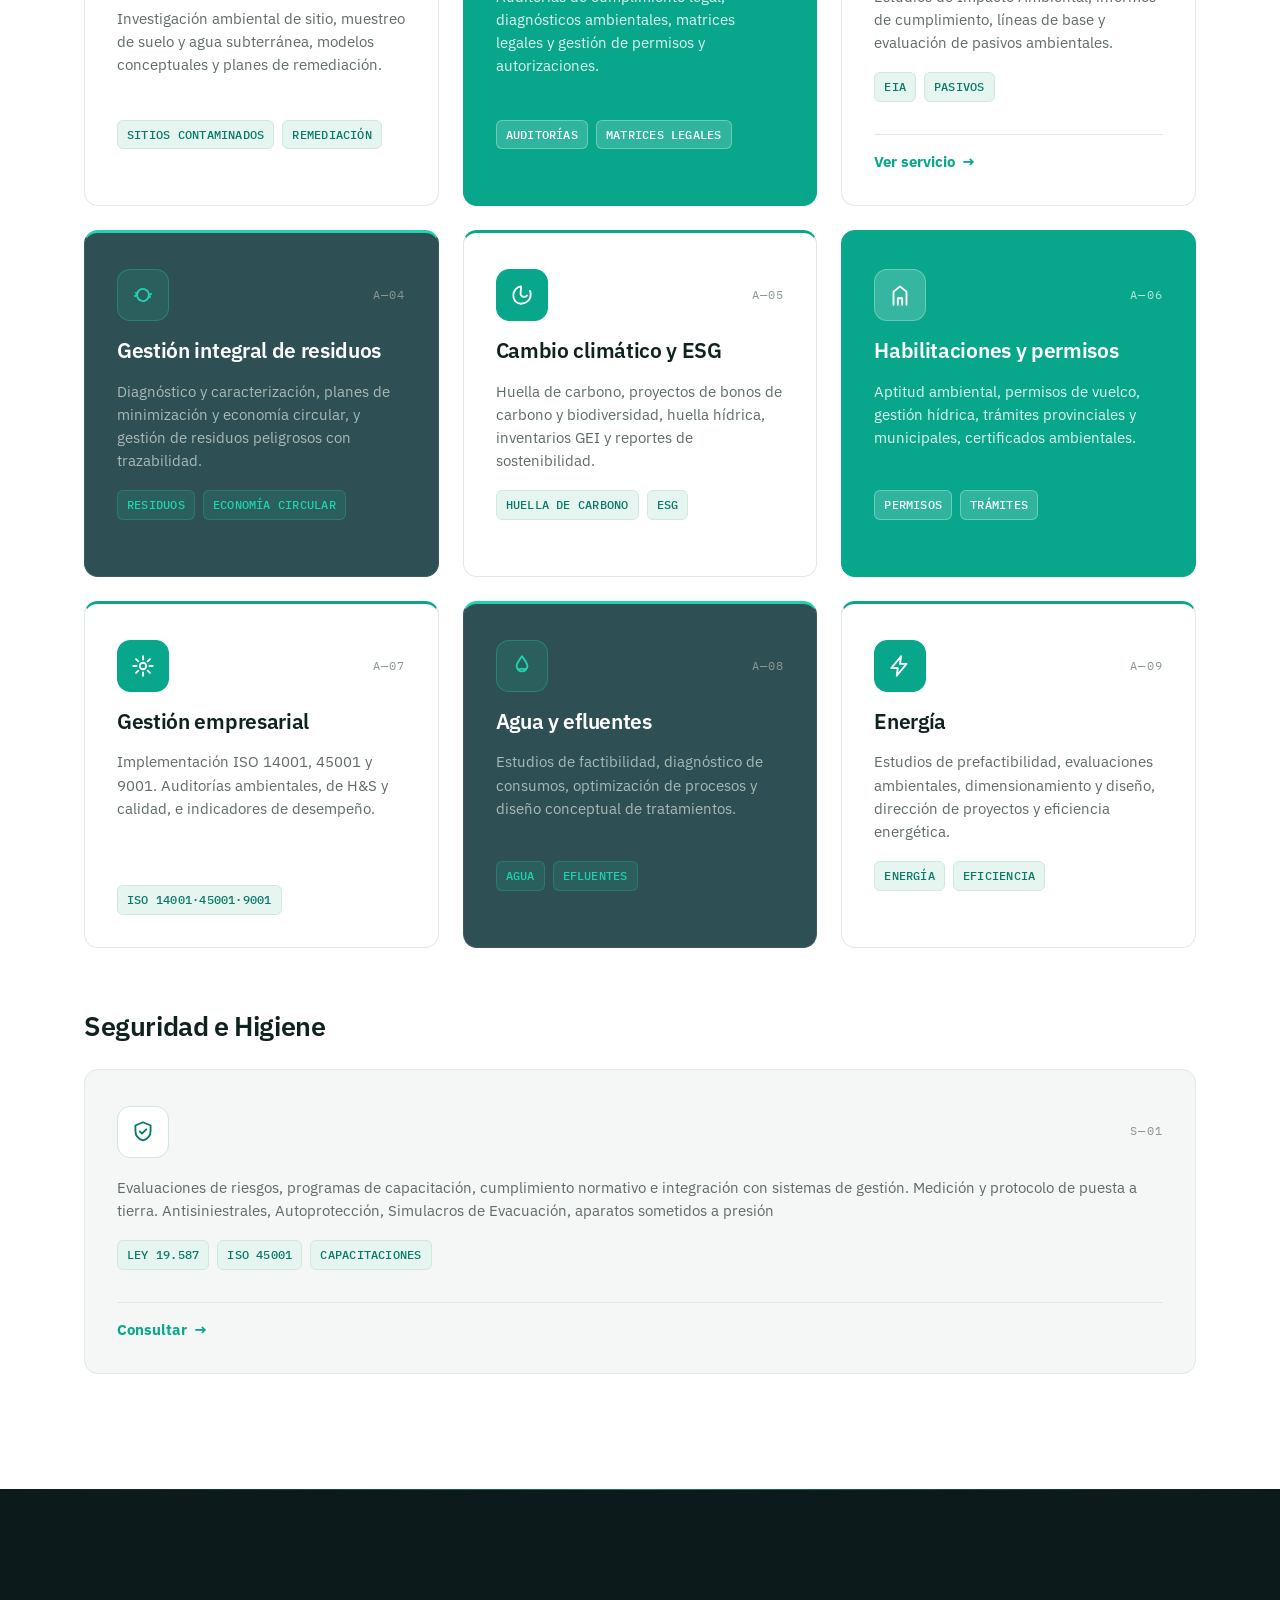
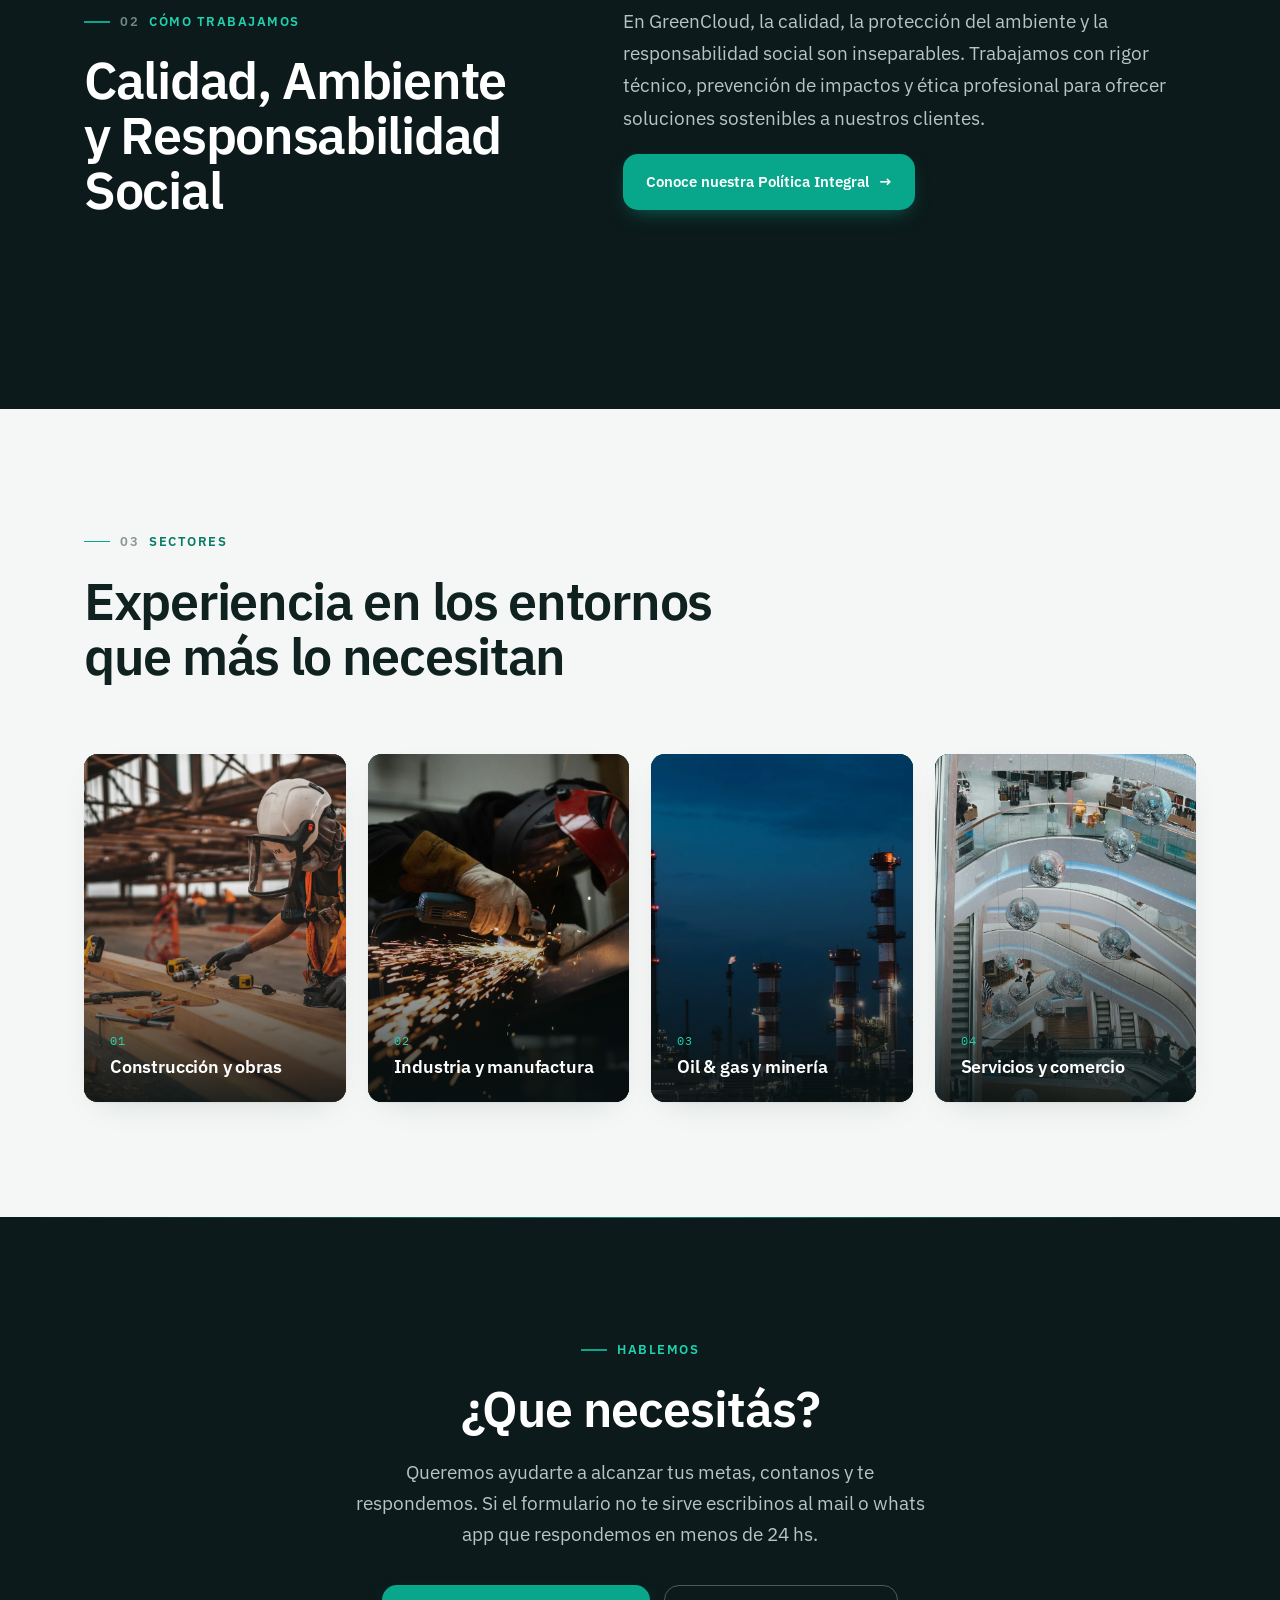
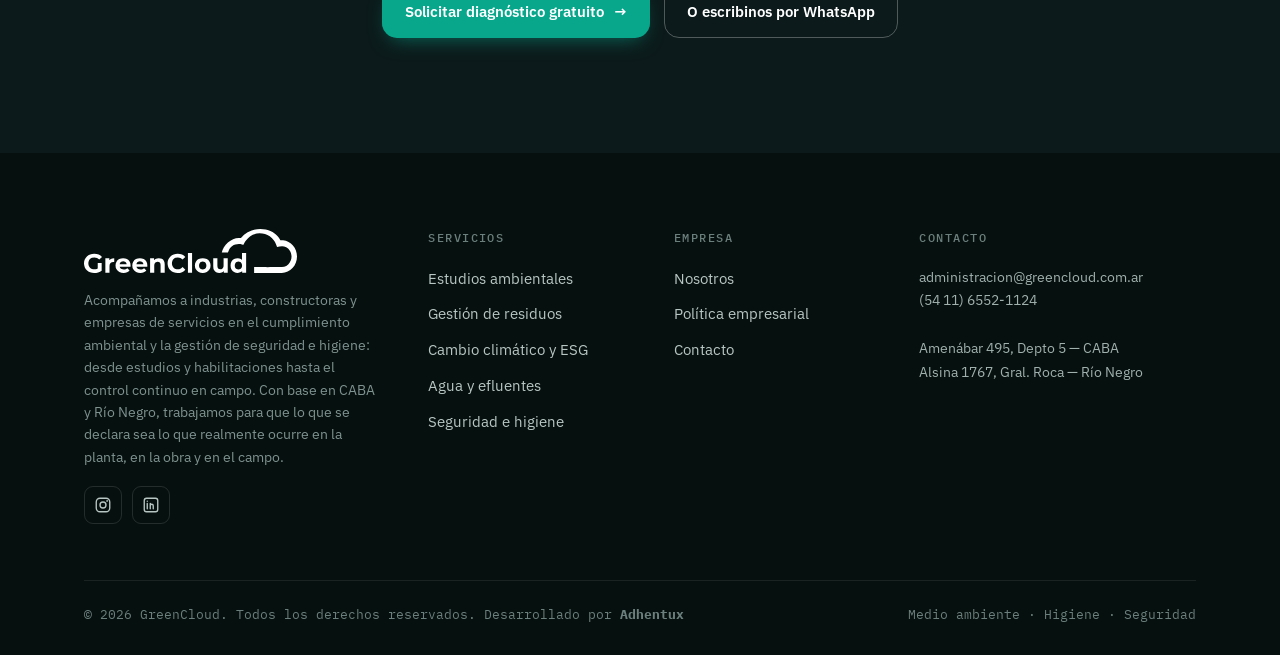
==== commit 8831af00: "update te" ====
--- a/web2026_02/index.html
+++ b/web2026_02/index.html
@@ -384,7 +384,7 @@
 </section>
 
 <!-- ============================= TESTIMONIOS ============================= -->
-<section id="testimonios">
+<!-- <section id="testimonios">
   <div class="wrap">
     <div class="sec-head reveal">
       <span class="eyebrow"><span class="num">04</span> Clientes</span>
@@ -408,7 +408,7 @@
       </article>
     </div>
   </div>
-</section>
+</section> -->
 
 <!-- ============================= CTA FINAL ============================= -->
 <section id="contacto" class="cta-final on-ink">
@@ -461,7 +461,7 @@
         <h4>Contacto</h4>
         <p class="contact">
           <a href="mailto:administracion@greencloud.com.ar">administracion@greencloud.com.ar</a><br/>
-          <a href="tel:+541125034399">(54 11) 2503-4399</a><br/><br/>
+          <a href="tel:+541125034399">(54 11) 6552-1124</a><br/><br/>
           Amenábar 495, Depto 5 — CABA<br/>
           Alsina 1767, Gral. Roca — Río Negro
         </p>
@@ -475,7 +475,7 @@
 </footer>
 
 <!-- ============================= WHATSAPP ============================= -->
-<a class="wa" href="https://wa.me/5491125034399?text=Hola,%20me%20gustar%C3%ADa%20consultar%20sobre%20los%20servicios%20de%20GreenCloud." target="_blank" rel="noopener" aria-label="Escribinos por WhatsApp">
+<a class="wa" href="https://wa.me/5491165521124?text=Hola,%20me%20gustar%C3%ADa%20consultar%20sobre%20los%20servicios%20de%20GreenCloud." target="_blank" rel="noopener" aria-label="Escribinos por WhatsApp">
   <svg viewBox="0 0 24 24" fill="currentColor"><path d="M12.04 2C6.58 2 2.13 6.45 2.13 11.91c0 1.75.46 3.45 1.32 4.95L2 22l5.25-1.38a9.9 9.9 0 0 0 4.79 1.22h.01c5.46 0 9.91-4.45 9.91-9.91 0-2.65-1.03-5.14-2.9-7.01A9.82 9.82 0 0 0 12.04 2Zm0 18.13h-.01a8.2 8.2 0 0 1-4.18-1.15l-.3-.18-3.11.82.83-3.04-.2-.31a8.2 8.2 0 0 1-1.26-4.38c0-4.54 3.7-8.23 8.24-8.23a8.2 8.2 0 0 1 5.82 2.42 8.18 8.18 0 0 1 2.41 5.82c0 4.54-3.7 8.23-8.24 8.23Zm4.52-6.16c-.25-.12-1.47-.72-1.69-.81-.23-.08-.39-.12-.56.13-.16.25-.64.8-.79.97-.14.16-.29.18-.54.06-.25-.12-1.05-.39-1.99-1.23-.74-.66-1.23-1.47-1.38-1.72-.14-.25-.01-.38.11-.5.11-.11.25-.29.37-.43.12-.14.16-.25.25-.41.08-.16.04-.31-.02-.43-.06-.12-.56-1.34-.76-1.84-.2-.48-.41-.42-.56-.43-.14-.01-.31-.01-.48-.01-.16 0-.43.06-.66.31-.23.25-.86.85-.86 2.07 0 1.22.89 2.4 1.01 2.56.12.16 1.75 2.67 4.23 3.74.59.26 1.05.41 1.41.52.59.19 1.13.16 1.56.1.48-.07 1.47-.6 1.68-1.18.21-.58.21-1.07.14-1.18-.06-.11-.22-.17-.47-.29Z"/></svg>
   <span>Consultanos</span>
 </a>
